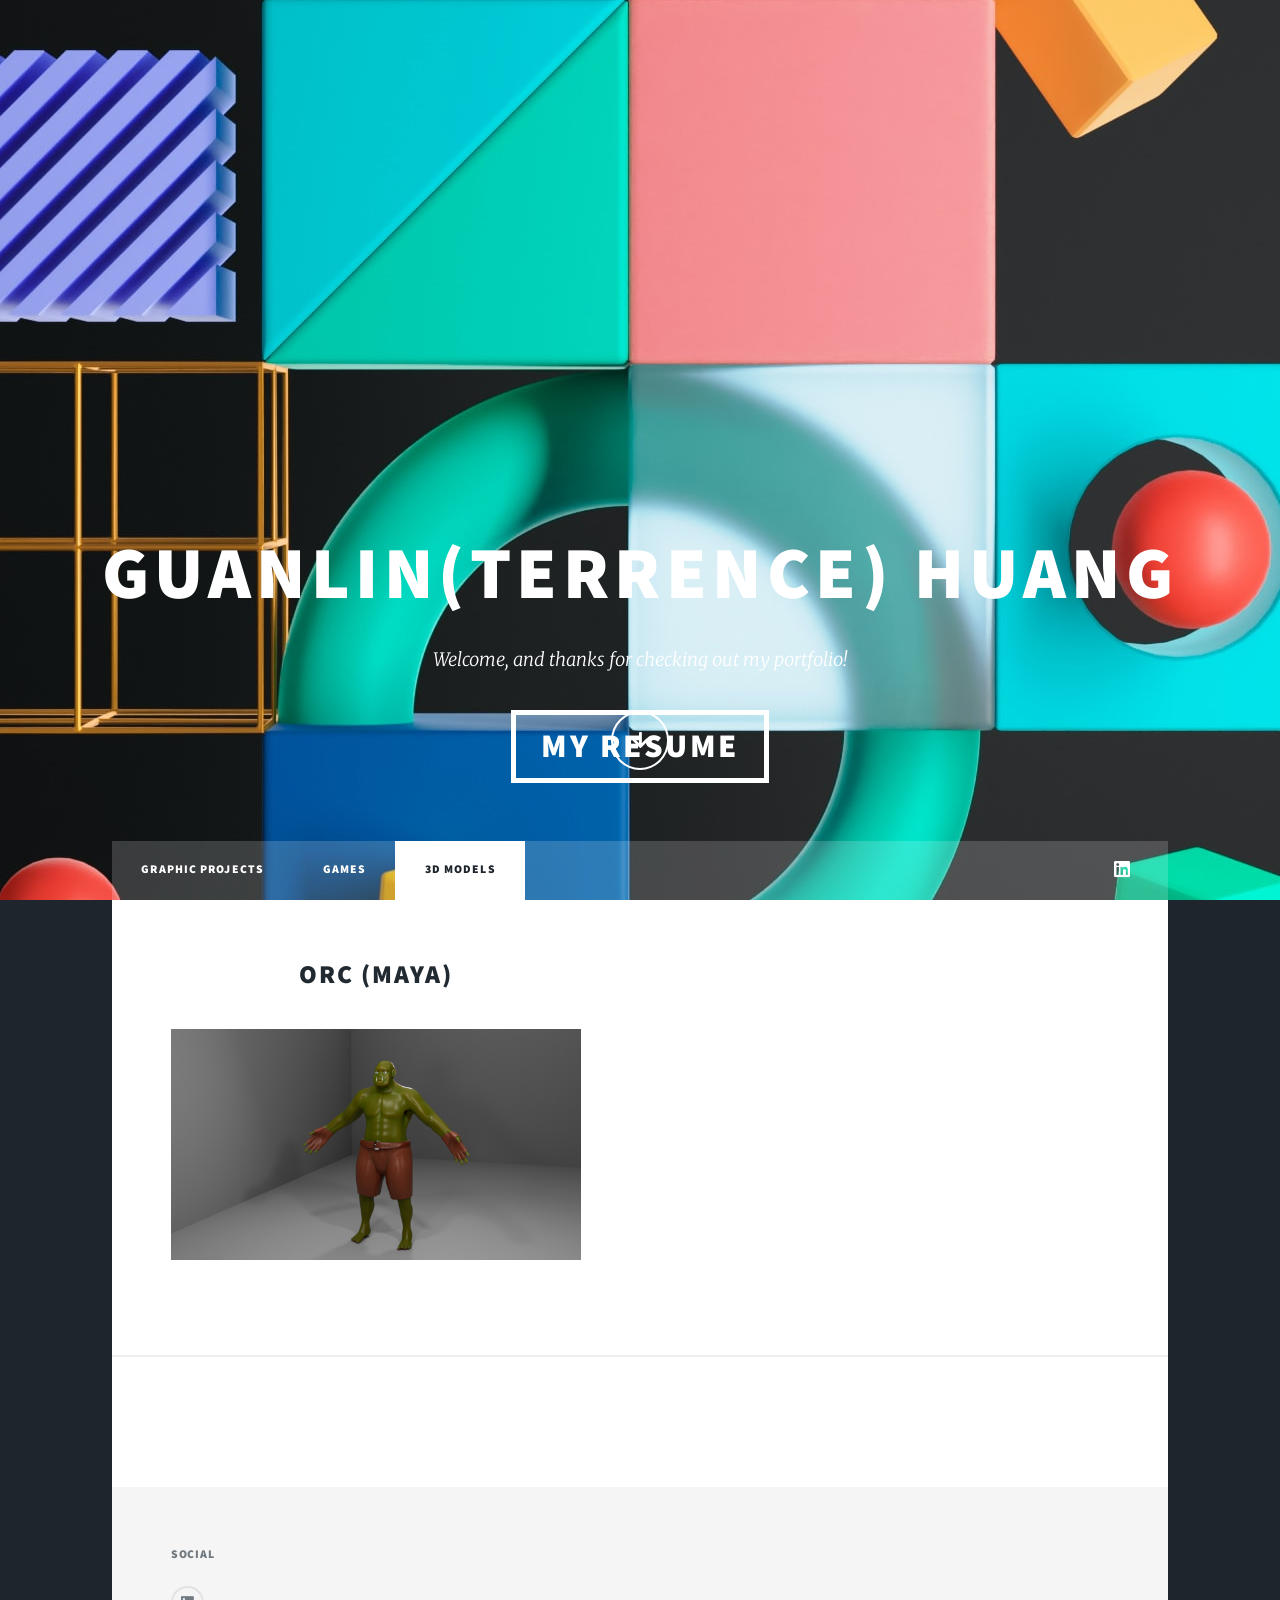
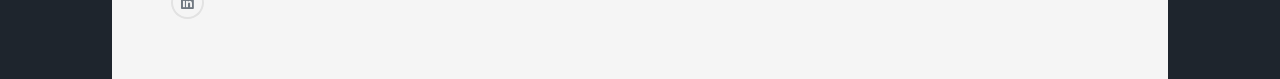
==== 3d.html @ d7a2e46e "added section" ====
<!DOCTYPE HTML>
<!--
	Massively by HTML5 UP
	html5up.net | @ajlkn
	Free for personal and commercial use under the CCA 3.0 license (html5up.net/license)
-->
<html>
<head>
	<title>Guanlin Huang's Portfolio</title>
	<meta charset="utf-8" />
	<meta name="viewport" content="width=device-width, initial-scale=1, user-scalable=no" />
	<link rel="stylesheet" href="assets/css/main.css" />
	<noscript><link rel="stylesheet" href="assets/css/noscript.css" /></noscript>
</head>
<body class="is-preload">

	<!-- Wrapper -->
	<div id="wrapper" class="fade-in">

		<!-- Intro -->
		<div id="intro">
			<h1>Guanlin(Terrence) Huang</h1>
			<p>Welcome, and thanks for checking out my portfolio! </p>
			<ul class="actions">
				<li><a href="#header" class="button icon solid solo fa-arrow-down scrolly">Continue</a></li>
			</ul>
		</div>

		<!-- Header -->
		<header id="header">
			<a href="https://drive.google.com/file/d/1dWCCwxZthklI0dDZsQJmaAGd_3ciP3iO/view?usp=sharing" class="logo">My Resume</a>
		</header>

		<!-- Nav -->
		<nav id="nav">
			<ul class="links">
				<li class><a href="index.html">Graphic Projects</a></li>
				<li class><a href="games.html">Games</a></li>
				<li class="active"><a href="#">3D Models</a></li>
			</ul>
			<ul class="icons">
				<li><a href="https://www.linkedin.com/in/guanlin-huang-4406668502/" class="icon brands fa-linkedin"><span class="label">Instagram</span></a></li>
				<!-- <li><a href="https://github.com/VirulentKid" class="icon brands fa-github"><span class="label">GitHub</span></a></li> -->
			</ul>
		</nav>

		<!-- Main -->
		<div id="main">

			<!-- Featured Post -->
			<!-- <article class="post featured">
				<header class="major">
					<span class="date">April 25, 2017</span>
					<h2><a href="#">And this is a<br />
					massive headline</a></h2>
					<p>Aenean ornare velit lacus varius enim ullamcorper proin aliquam<br />
					facilisis ante sed etiam magna interdum congue. Lorem ipsum dolor<br />
					amet nullam sed etiam veroeros.</p>
				</header>
				<a href="#" class="image main"><img src="images/pic01.jpg" alt="" /></a>
				<ul class="actions special">
					<li><a href="#" class="button large">Full Story</a></li>
				</ul>
			</article> -->
			<!-- Posts -->
			<section class="posts">
				
				<article>
					<header>
						<!-- <span class="date">April 22, 2017</span> -->
						<h2>Orc (Maya)</h2>
					</header>
					<a  class="image fit"><img src="images/Orc frontside.jpg" alt="" /></a>
<!---->					<p>
<!--						A 2D platformer puzzle game, with a mystical, supernatural ambience;
						the player has the ability to flip gravity, freeze objects, and use berries to lure the aggressive
						animals away in order to solve the puzzles.
						<br />
						(Won the best quality awards among 5 student game projects)-->
					</p>
<!--					<ul class="actions special">
						<li><a href="https://cwru-ecse390.itch.io/otherworldly-pines-fall-2020-team-2" class="button">Full Story</a></li>
					</ul>-->
				</article>
				<!-- <article>
					<header>
						<span class="date">April 18, 2017</span>
						<h2><a href="#">Ante mattis<br />
						interdum dolor</a></h2>
					</header>
					<a href="#" class="image fit"><img src="images/pic04.jpg" alt="" /></a>
					<p>Donec eget ex magna. Interdum et malesuada fames ac ante ipsum primis in faucibus. Pellentesque venenatis dolor imperdiet dolor mattis sagittis magna etiam.</p>
					<ul class="actions special">
						<li><a href="#" class="button">Full Story</a></li>
					</ul>
				</article> -->
				<!-- <article>
					<header>
						<span class="date">April 14, 2017</span>
						<h2><a href="#">Tempus sed<br />
						nulla imperdiet</a></h2>
					</header>
					<a href="#" class="image fit"><img src="images/pic05.jpg" alt="" /></a>
					<p>Donec eget ex magna. Interdum et malesuada fames ac ante ipsum primis in faucibus. Pellentesque venenatis dolor imperdiet dolor mattis sagittis magna etiam.</p>
					<ul class="actions special">
						<li><a href="#" class="button">Full Story</a></li>
					</ul>
				</article> -->
				<!-- <article>
					<header>
						<span class="date">April 11, 2017</span>
						<h2><a href="#">Odio magna<br />
						sed consectetur</a></h2>
					</header>
					<a href="#" class="image fit"><img src="images/pic06.jpg" alt="" /></a>
					<p>Donec eget ex magna. Interdum et malesuada fames ac ante ipsum primis in faucibus. Pellentesque venenatis dolor imperdiet dolor mattis sagittis magna etiam.</p>
					<ul class="actions special">
						<li><a href="#" class="button">Full Story</a></li>
					</ul>
				</article>
				<article>
					<header>
						<span class="date">April 7, 2017</span>
						<h2><a href="#">Augue lorem<br />
						primis vestibulum</a></h2>
					</header>
					<a href="#" class="image fit"><img src="images/pic07.jpg" alt="" /></a>
					<p>Donec eget ex magna. Interdum et malesuada fames ac ante ipsum primis in faucibus. Pellentesque venenatis dolor imperdiet dolor mattis sagittis magna etiam.</p>
					<ul class="actions special">
						<li><a href="#" class="button">Full Story</a></li>
					</ul>
				</article> -->
			</section>

			<!-- Footer -->
			<footer>
				<div class="pagination">
					<!--<a href="#" class="previous">Prev</a>-->
					<!-- <a href="#" class="page active">1</a>
					<a href="#" class="page">2</a>
					<a href="#" class="page">3</a>
					<span class="extra">&hellip;</span>
					<a href="#" class="page">8</a>
					<a href="#" class="page">9</a>
					<a href="#" class="page">10</a>
					<a href="#" class="next">Next</a> -->
				</div>
			</footer>

		</div>

		<!-- Footer -->
		<footer id="footer">
			<!-- <section>
				<form method="post" action="#">
					<div class="fields">
						<div class="field">
							<label for="name">Name</label>
							<input type="text" name="name" id="name" />
						</div>
						<div class="field">
							<label for="email">Email</label>
							<input type="text" name="email" id="email" />
						</div>
						<div class="field">
							<label for="message">Message</label>
							<textarea name="message" id="message" rows="3"></textarea>
						</div>
					</div>
					<ul class="actions">
						<li><input type="submit" value="Send Message" /></li>
					</ul>
				</form>
			</section>
			<section class="split contact">
				<section class="alt">
					<h3>Address</h3>
					<p>1234 Somewhere Road #87257<br />
					Nashville, TN 00000-0000</p>
				</section>
				<section>
					<h3>Phone</h3>
					<p><a href="#">(000) 000-0000</a></p>
				</section>
				<section>
					<h3>Email</h3>
					<p><a href="#">info@untitled.tld</a></p>
				</section> -->
			<section>
				<h3>Social</h3>
				<ul class="icons alt">
					<li><a href="https://www.linkedin.com/in/guanlin-huang-4406668502/" class="icon brands fa-linkedin"><span class="label">Instagram</span></a></li>
					<!-- <li><a href="https://github.com/VirulentKid" class="icon brands fa-github"><span class="label">GitHub</span></a></li> -->
				</ul>
			</section>
			</section>
		</footer>

		<!-- Copyright -->
		<!-- <div id="copyright">
			<ul><li>&copy; Untitled</li><li>Design: <a href="https://html5up.net">HTML5 UP</a></li></ul>
		</div> -->

	</div>

	<!-- Scripts -->
	<script src="assets/js/jquery.min.js"></script>
	<script src="assets/js/jquery.scrollex.min.js"></script>
	<script src="assets/js/jquery.scrolly.min.js"></script>
	<script src="assets/js/browser.min.js"></script>
	<script src="assets/js/breakpoints.min.js"></script>
	<script src="assets/js/util.js"></script>
	<script src="assets/js/main.js"></script>

</body>
</html>
---- assets/css/main.css ----
@import url(fontawesome-all.min.css);
@import url("https://fonts.googleapis.com/css?family=Merriweather:300,700,300italic,700italic|Source+Sans+Pro:900");

/*
	Massively by HTML5 UP
	html5up.net | @ajlkn
	Free for personal and commercial use under the CCA 3.0 license (html5up.net/license)
*/

html, body, div, span, applet, object,
iframe, h1, h2, h3, h4, h5, h6, p, blockquote,
pre, a, abbr, acronym, address, big, cite,
code, del, dfn, em, img, ins, kbd, q, s, samp,
small, strike, strong, sub, sup, tt, var, b,
u, i, center, dl, dt, dd, ol, ul, li, fieldset,
form, label, legend, table, caption, tbody,
tfoot, thead, tr, th, td, article, aside,
canvas, details, embed, figure, figcaption,
footer, header, hgroup, menu, nav, output, ruby,
section, summary, time, mark, audio, video {
	margin: 0;
	padding: 0;
	border: 0;
	font-size: 100%;
	font: inherit;
	vertical-align: baseline;}

article, aside, details, figcaption, figure,
footer, header, hgroup, menu, nav, section {
	display: block;}

body {
	line-height: 1;
}

ol, ul {
	list-style: none;
}

blockquote, q {
	quotes: none;
}

	blockquote:before, blockquote:after, q:before, q:after {
		content: '';
		content: none;
	}

table {
	border-collapse: collapse;
	border-spacing: 0;
}

body {
	-webkit-text-size-adjust: none;
}

mark {
	background-color: transparent;
	color: inherit;
}

input::-moz-focus-inner {
	border: 0;
	padding: 0;
}

input, select, textarea {
	-moz-appearance: none;
	-webkit-appearance: none;
	-ms-appearance: none;
	appearance: none;
}

/* Basic */

	@-ms-viewport {
		width: device-width;
	}

	body {
		-ms-overflow-style: scrollbar;
	}

	@media screen and (max-width: 480px) {

		html, body {
			min-width: 320px;
		}

	}

	html {
		box-sizing: border-box;
	}

	*, *:before, *:after {
		box-sizing: inherit;
	}

	body {
		background-color: #1e252d;
	}

		body.is-preload *, body.is-preload *:before, body.is-preload *:after {
			-moz-animation: none !important;
			-webkit-animation: none !important;
			-ms-animation: none !important;
			animation: none !important;
			-moz-transition: none !important;
			-webkit-transition: none !important;
			-ms-transition: none !important;
			transition: none !important;
		}

/* Type */

	html {
		font-size: 16pt;
	}

		@media screen and (max-width: 1680px) {

			html {
				font-size: 12pt;
			}

		}

		@media screen and (max-width: 1280px) {

			html {
				font-size: 11pt;
			}

		}

		@media screen and (max-width: 360px) {

			html {
				font-size: 10pt;
			}

		}

	body {
		color: #212931;
	}

	body, input, select, textarea {
		font-family: "Merriweather", Georgia, serif;
		font-weight: 300;
		font-size: 1rem;
		line-height: 2.375;
	}

	a {
		-moz-transition: color 0.2s ease-in-out, background-color 0.2s ease-in-out, border-color 0.2s ease-in-out, box-shadow 0.2s ease-in-out;
		-webkit-transition: color 0.2s ease-in-out, background-color 0.2s ease-in-out, border-color 0.2s ease-in-out, box-shadow 0.2s ease-in-out;
		-ms-transition: color 0.2s ease-in-out, background-color 0.2s ease-in-out, border-color 0.2s ease-in-out, box-shadow 0.2s ease-in-out;
		transition: color 0.2s ease-in-out, background-color 0.2s ease-in-out, border-color 0.2s ease-in-out, box-shadow 0.2s ease-in-out;
		border-bottom: dotted 1px;
		text-decoration: none;
	}

		a:hover {
			border-bottom-color: transparent;
		}

	strong, b {
		font-weight: 600;
	}

	em, i {
		font-style: italic;
	}

	p {
		text-align: justify;
		margin: 0 0 2rem 0;
	}

	h1, h2, h3, h4, h5, h6 {
		font-family: "Source Sans Pro", Helvetica, sans-serif;
		font-weight: 900;
		line-height: 1.5;
		letter-spacing: 0.075em;
		text-transform: uppercase;
		margin: 0 0 1rem 0;
	}

		h1 a, h2 a, h3 a, h4 a, h5 a, h6 a {
			border-bottom: 0;
			color: inherit;
			text-decoration: none;
		}

	h1 {
		font-size: 4rem;
		line-height: 1.1;
		margin: 0 0 2rem 0;
	}

	h2 {
		font-size: 1.75rem;
		line-height: 1.3;
		margin: 0 0 1.5rem 0;
	}

	h3 {
		font-size: 1.25rem;
		margin: 0 0 1.5rem 0;
	}

	h4 {
		font-size: 1rem;
	}

	h5 {
		font-size: 0.9rem;
	}

	h6 {
		font-size: 0.8rem;
	}

	sub {
		font-size: 0.8rem;
		position: relative;
		top: 0.5rem;
	}

	sup {
		font-size: 0.8rem;
		position: relative;
		top: -0.5rem;
	}

	blockquote {
		border-left: solid 4px;
		font-style: italic;
		margin: 0 0 2rem 0;
		padding: 0.5rem 0 0.5rem 2rem;
	}

	code {
		border: solid 2px;
		font-family: "Courier New", monospace;
		font-size: 0.9rem;
		margin: 0 0.25rem;
		padding: 0.25rem 0.65rem;
	}

	pre {
		-webkit-overflow-scrolling: touch;
		font-family: "Courier New", monospace;
		font-size: 0.9rem;
		margin: 0 0 2rem 0;
	}

		pre code {
			display: block;
			line-height: 1.75;
			padding: 1rem 1.5rem;
			overflow-x: auto;
		}

	hr {
		border: 0;
		border-bottom: solid 2px;
		margin: 3rem 0;
	}

		hr.major {
			margin: 5rem 0;
		}

	.align-left {
		text-align: left;
	}

	.align-center {
		text-align: center;
	}

	.align-right {
		text-align: right;
	}

	input, select, textarea {
		color: #212931;
	}

	a {
		color: #212931;
		border-bottom-color: rgba(33, 41, 49, 0.5);
	}

		a:hover {
			border-bottom-color: transparent;
			color: #18bfef !important;
		}

	strong, b {
		color: #212931;
	}

	h1, h2, h3, h4, h5, h6 {
		color: #212931;
	}

	blockquote {
		border-left-color: #eeeeee;
	}

	code {
		background: rgba(220, 220, 220, 0.25);
		border-color: #eeeeee;
	}

	hr {
		border-bottom-color: #eeeeee;
	}

/* Row */

	.row {
		display: flex;
		flex-wrap: wrap;
		box-sizing: border-box;
		align-items: stretch;
	}

		.row > * {
			box-sizing: border-box;
		}

		.row.gtr-uniform > * > :last-child {
			margin-bottom: 0;
		}

		.row.aln-left {
			justify-content: flex-start;
		}

		.row.aln-center {
			justify-content: center;
		}

		.row.aln-right {
			justify-content: flex-end;
		}

		.row.aln-top {
			align-items: flex-start;
		}

		.row.aln-middle {
			align-items: center;
		}

		.row.aln-bottom {
			align-items: flex-end;
		}

		.row > .imp {
			order: -1;
		}

		.row > .col-1 {
			width: 8.33333%;
		}

		.row > .off-1 {
			margin-left: 8.33333%;
		}

		.row > .col-2 {
			width: 16.66667%;
		}

		.row > .off-2 {
			margin-left: 16.66667%;
		}

		.row > .col-3 {
			width: 25%;
		}

		.row > .off-3 {
			margin-left: 25%;
		}

		.row > .col-4 {
			width: 33.33333%;
		}

		.row > .off-4 {
			margin-left: 33.33333%;
		}

		.row > .col-5 {
			width: 41.66667%;
		}

		.row > .off-5 {
			margin-left: 41.66667%;
		}

		.row > .col-6 {
			width: 50%;
		}

		.row > .off-6 {
			margin-left: 50%;
		}

		.row > .col-7 {
			width: 58.33333%;
		}

		.row > .off-7 {
			margin-left: 58.33333%;
		}

		.row > .col-8 {
			width: 66.66667%;
		}

		.row > .off-8 {
			margin-left: 66.66667%;
		}

		.row > .col-9 {
			width: 75%;
		}

		.row > .off-9 {
			margin-left: 75%;
		}

		.row > .col-10 {
			width: 83.33333%;
		}

		.row > .off-10 {
			margin-left: 83.33333%;
		}

		.row > .col-11 {
			width: 91.66667%;
		}

		.row > .off-11 {
			margin-left: 91.66667%;
		}

		.row > .col-12 {
			width: 100%;
		}

		.row > .off-12 {
			margin-left: 100%;
		}

		.row.gtr-0 {
			margin-top: 0;
			margin-left: 0rem;
		}

			.row.gtr-0 > * {
				padding: 0 0 0 0rem;
			}

			.row.gtr-0.gtr-uniform {
				margin-top: 0rem;
			}

				.row.gtr-0.gtr-uniform > * {
					padding-top: 0rem;
				}

		.row.gtr-25 {
			margin-top: 0;
			margin-left: -0.375rem;
		}

			.row.gtr-25 > * {
				padding: 0 0 0 0.375rem;
			}

			.row.gtr-25.gtr-uniform {
				margin-top: -0.375rem;
			}

				.row.gtr-25.gtr-uniform > * {
					padding-top: 0.375rem;
				}

		.row.gtr-50 {
			margin-top: 0;
			margin-left: -0.75rem;
		}

			.row.gtr-50 > * {
				padding: 0 0 0 0.75rem;
			}

			.row.gtr-50.gtr-uniform {
				margin-top: -0.75rem;
			}

				.row.gtr-50.gtr-uniform > * {
					padding-top: 0.75rem;
				}

		.row {
			margin-top: 0;
			margin-left: -1.5rem;
		}

			.row > * {
				padding: 0 0 0 1.5rem;
			}

			.row.gtr-uniform {
				margin-top: -1.5rem;
			}

				.row.gtr-uniform > * {
					padding-top: 1.5rem;
				}

		.row.gtr-150 {
			margin-top: 0;
			margin-left: -2.25rem;
		}

			.row.gtr-150 > * {
				padding: 0 0 0 2.25rem;
			}

			.row.gtr-150.gtr-uniform {
				margin-top: -2.25rem;
			}

				.row.gtr-150.gtr-uniform > * {
					padding-top: 2.25rem;
				}

		.row.gtr-200 {
			margin-top: 0;
			margin-left: -3rem;
		}

			.row.gtr-200 > * {
				padding: 0 0 0 3rem;
			}

			.row.gtr-200.gtr-uniform {
				margin-top: -3rem;
			}

				.row.gtr-200.gtr-uniform > * {
					padding-top: 3rem;
				}

		@media screen and (max-width: 1680px) {

			.row {
				display: flex;
				flex-wrap: wrap;
				box-sizing: border-box;
				align-items: stretch;
			}

				.row > * {
					box-sizing: border-box;
				}

				.row.gtr-uniform > * > :last-child {
					margin-bottom: 0;
				}

				.row.aln-left {
					justify-content: flex-start;
				}

				.row.aln-center {
					justify-content: center;
				}

				.row.aln-right {
					justify-content: flex-end;
				}

				.row.aln-top {
					align-items: flex-start;
				}

				.row.aln-middle {
					align-items: center;
				}

				.row.aln-bottom {
					align-items: flex-end;
				}

				.row > .imp-xlarge {
					order: -1;
				}

				.row > .col-1-xlarge {
					width: 8.33333%;
				}

				.row > .off-1-xlarge {
					margin-left: 8.33333%;
				}

				.row > .col-2-xlarge {
					width: 16.66667%;
				}

				.row > .off-2-xlarge {
					margin-left: 16.66667%;
				}

				.row > .col-3-xlarge {
					width: 25%;
				}

				.row > .off-3-xlarge {
					margin-left: 25%;
				}

				.row > .col-4-xlarge {
					width: 33.33333%;
				}

				.row > .off-4-xlarge {
					margin-left: 33.33333%;
				}

				.row > .col-5-xlarge {
					width: 41.66667%;
				}

				.row > .off-5-xlarge {
					margin-left: 41.66667%;
				}

				.row > .col-6-xlarge {
					width: 50%;
				}

				.row > .off-6-xlarge {
					margin-left: 50%;
				}

				.row > .col-7-xlarge {
					width: 58.33333%;
				}

				.row > .off-7-xlarge {
					margin-left: 58.33333%;
				}

				.row > .col-8-xlarge {
					width: 66.66667%;
				}

				.row > .off-8-xlarge {
					margin-left: 66.66667%;
				}

				.row > .col-9-xlarge {
					width: 75%;
				}

				.row > .off-9-xlarge {
					margin-left: 75%;
				}

				.row > .col-10-xlarge {
					width: 83.33333%;
				}

				.row > .off-10-xlarge {
					margin-left: 83.33333%;
				}

				.row > .col-11-xlarge {
					width: 91.66667%;
				}

				.row > .off-11-xlarge {
					margin-left: 91.66667%;
				}

				.row > .col-12-xlarge {
					width: 100%;
				}

				.row > .off-12-xlarge {
					margin-left: 100%;
				}

				.row.gtr-0 {
					margin-top: 0;
					margin-left: 0rem;
				}

					.row.gtr-0 > * {
						padding: 0 0 0 0rem;
					}

					.row.gtr-0.gtr-uniform {
						margin-top: 0rem;
					}

						.row.gtr-0.gtr-uniform > * {
							padding-top: 0rem;
						}

				.row.gtr-25 {
					margin-top: 0;
					margin-left: -0.375rem;
				}

					.row.gtr-25 > * {
						padding: 0 0 0 0.375rem;
					}

					.row.gtr-25.gtr-uniform {
						margin-top: -0.375rem;
					}

						.row.gtr-25.gtr-uniform > * {
							padding-top: 0.375rem;
						}

				.row.gtr-50 {
					margin-top: 0;
					margin-left: -0.75rem;
				}

					.row.gtr-50 > * {
						padding: 0 0 0 0.75rem;
					}

					.row.gtr-50.gtr-uniform {
						margin-top: -0.75rem;
					}

						.row.gtr-50.gtr-uniform > * {
							padding-top: 0.75rem;
						}

				.row {
					margin-top: 0;
					margin-left: -1.5rem;
				}

					.row > * {
						padding: 0 0 0 1.5rem;
					}

					.row.gtr-uniform {
						margin-top: -1.5rem;
					}

						.row.gtr-uniform > * {
							padding-top: 1.5rem;
						}

				.row.gtr-150 {
					margin-top: 0;
					margin-left: -2.25rem;
				}

					.row.gtr-150 > * {
						padding: 0 0 0 2.25rem;
					}

					.row.gtr-150.gtr-uniform {
						margin-top: -2.25rem;
					}

						.row.gtr-150.gtr-uniform > * {
							padding-top: 2.25rem;
						}

				.row.gtr-200 {
					margin-top: 0;
					margin-left: -3rem;
				}

					.row.gtr-200 > * {
						padding: 0 0 0 3rem;
					}

					.row.gtr-200.gtr-uniform {
						margin-top: -3rem;
					}

						.row.gtr-200.gtr-uniform > * {
							padding-top: 3rem;
						}

		}

		@media screen and (max-width: 1280px) {

			.row {
				display: flex;
				flex-wrap: wrap;
				box-sizing: border-box;
				align-items: stretch;
			}

				.row > * {
					box-sizing: border-box;
				}

				.row.gtr-uniform > * > :last-child {
					margin-bottom: 0;
				}

				.row.aln-left {
					justify-content: flex-start;
				}

				.row.aln-center {
					justify-content: center;
				}

				.row.aln-right {
					justify-content: flex-end;
				}

				.row.aln-top {
					align-items: flex-start;
				}

				.row.aln-middle {
					align-items: center;
				}

				.row.aln-bottom {
					align-items: flex-end;
				}

				.row > .imp-large {
					order: -1;
				}

				.row > .col-1-large {
					width: 8.33333%;
				}

				.row > .off-1-large {
					margin-left: 8.33333%;
				}

				.row > .col-2-large {
					width: 16.66667%;
				}

				.row > .off-2-large {
					margin-left: 16.66667%;
				}

				.row > .col-3-large {
					width: 25%;
				}

				.row > .off-3-large {
					margin-left: 25%;
				}

				.row > .col-4-large {
					width: 33.33333%;
				}

				.row > .off-4-large {
					margin-left: 33.33333%;
				}

				.row > .col-5-large {
					width: 41.66667%;
				}

				.row > .off-5-large {
					margin-left: 41.66667%;
				}

				.row > .col-6-large {
					width: 50%;
				}

				.row > .off-6-large {
					margin-left: 50%;
				}

				.row > .col-7-large {
					width: 58.33333%;
				}

				.row > .off-7-large {
					margin-left: 58.33333%;
				}

				.row > .col-8-large {
					width: 66.66667%;
				}

				.row > .off-8-large {
					margin-left: 66.66667%;
				}

				.row > .col-9-large {
					width: 75%;
				}

				.row > .off-9-large {
					margin-left: 75%;
				}

				.row > .col-10-large {
					width: 83.33333%;
				}

				.row > .off-10-large {
					margin-left: 83.33333%;
				}

				.row > .col-11-large {
					width: 91.66667%;
				}

				.row > .off-11-large {
					margin-left: 91.66667%;
				}

				.row > .col-12-large {
					width: 100%;
				}

				.row > .off-12-large {
					margin-left: 100%;
				}

				.row.gtr-0 {
					margin-top: 0;
					margin-left: 0rem;
				}

					.row.gtr-0 > * {
						padding: 0 0 0 0rem;
					}

					.row.gtr-0.gtr-uniform {
						margin-top: 0rem;
					}

						.row.gtr-0.gtr-uniform > * {
							padding-top: 0rem;
						}

				.row.gtr-25 {
					margin-top: 0;
					margin-left: -0.375rem;
				}

					.row.gtr-25 > * {
						padding: 0 0 0 0.375rem;
					}

					.row.gtr-25.gtr-uniform {
						margin-top: -0.375rem;
					}

						.row.gtr-25.gtr-uniform > * {
							padding-top: 0.375rem;
						}

				.row.gtr-50 {
					margin-top: 0;
					margin-left: -0.75rem;
				}

					.row.gtr-50 > * {
						padding: 0 0 0 0.75rem;
					}

					.row.gtr-50.gtr-uniform {
						margin-top: -0.75rem;
					}

						.row.gtr-50.gtr-uniform > * {
							padding-top: 0.75rem;
						}

				.row {
					margin-top: 0;
					margin-left: -1.5rem;
				}

					.row > * {
						padding: 0 0 0 1.5rem;
					}

					.row.gtr-uniform {
						margin-top: -1.5rem;
					}

						.row.gtr-uniform > * {
							padding-top: 1.5rem;
						}

				.row.gtr-150 {
					margin-top: 0;
					margin-left: -2.25rem;
				}

					.row.gtr-150 > * {
						padding: 0 0 0 2.25rem;
					}

					.row.gtr-150.gtr-uniform {
						margin-top: -2.25rem;
					}

						.row.gtr-150.gtr-uniform > * {
							padding-top: 2.25rem;
						}

				.row.gtr-200 {
					margin-top: 0;
					margin-left: -3rem;
				}

					.row.gtr-200 > * {
						padding: 0 0 0 3rem;
					}

					.row.gtr-200.gtr-uniform {
						margin-top: -3rem;
					}

						.row.gtr-200.gtr-uniform > * {
							padding-top: 3rem;
						}

		}

		@media screen and (max-width: 980px) {

			.row {
				display: flex;
				flex-wrap: wrap;
				box-sizing: border-box;
				align-items: stretch;
			}

				.row > * {
					box-sizing: border-box;
				}

				.row.gtr-uniform > * > :last-child {
					margin-bottom: 0;
				}

				.row.aln-left {
					justify-content: flex-start;
				}

				.row.aln-center {
					justify-content: center;
				}

				.row.aln-right {
					justify-content: flex-end;
				}

				.row.aln-top {
					align-items: flex-start;
				}

				.row.aln-middle {
					align-items: center;
				}

				.row.aln-bottom {
					align-items: flex-end;
				}

				.row > .imp-medium {
					order: -1;
				}

				.row > .col-1-medium {
					width: 8.33333%;
				}

				.row > .off-1-medium {
					margin-left: 8.33333%;
				}

				.row > .col-2-medium {
					width: 16.66667%;
				}

				.row > .off-2-medium {
					margin-left: 16.66667%;
				}

				.row > .col-3-medium {
					width: 25%;
				}

				.row > .off-3-medium {
					margin-left: 25%;
				}

				.row > .col-4-medium {
					width: 33.33333%;
				}

				.row > .off-4-medium {
					margin-left: 33.33333%;
				}

				.row > .col-5-medium {
					width: 41.66667%;
				}

				.row > .off-5-medium {
					margin-left: 41.66667%;
				}

				.row > .col-6-medium {
					width: 50%;
				}

				.row > .off-6-medium {
					margin-left: 50%;
				}

				.row > .col-7-medium {
					width: 58.33333%;
				}

				.row > .off-7-medium {
					margin-left: 58.33333%;
				}

				.row > .col-8-medium {
					width: 66.66667%;
				}

				.row > .off-8-medium {
					margin-left: 66.66667%;
				}

				.row > .col-9-medium {
					width: 75%;
				}

				.row > .off-9-medium {
					margin-left: 75%;
				}

				.row > .col-10-medium {
					width: 83.33333%;
				}

				.row > .off-10-medium {
					margin-left: 83.33333%;
				}

				.row > .col-11-medium {
					width: 91.66667%;
				}

				.row > .off-11-medium {
					margin-left: 91.66667%;
				}

				.row > .col-12-medium {
					width: 100%;
				}

				.row > .off-12-medium {
					margin-left: 100%;
				}

				.row.gtr-0 {
					margin-top: 0;
					margin-left: 0rem;
				}

					.row.gtr-0 > * {
						padding: 0 0 0 0rem;
					}

					.row.gtr-0.gtr-uniform {
						margin-top: 0rem;
					}

						.row.gtr-0.gtr-uniform > * {
							padding-top: 0rem;
						}

				.row.gtr-25 {
					margin-top: 0;
					margin-left: -0.375rem;
				}

					.row.gtr-25 > * {
						padding: 0 0 0 0.375rem;
					}

					.row.gtr-25.gtr-uniform {
						margin-top: -0.375rem;
					}

						.row.gtr-25.gtr-uniform > * {
							padding-top: 0.375rem;
						}

				.row.gtr-50 {
					margin-top: 0;
					margin-left: -0.75rem;
				}

					.row.gtr-50 > * {
						padding: 0 0 0 0.75rem;
					}

					.row.gtr-50.gtr-uniform {
						margin-top: -0.75rem;
					}

						.row.gtr-50.gtr-uniform > * {
							padding-top: 0.75rem;
						}

				.row {
					margin-top: 0;
					margin-left: -1.5rem;
				}

					.row > * {
						padding: 0 0 0 1.5rem;
					}

					.row.gtr-uniform {
						margin-top: -1.5rem;
					}

						.row.gtr-uniform > * {
							padding-top: 1.5rem;
						}

				.row.gtr-150 {
					margin-top: 0;
					margin-left: -2.25rem;
				}

					.row.gtr-150 > * {
						padding: 0 0 0 2.25rem;
					}

					.row.gtr-150.gtr-uniform {
						margin-top: -2.25rem;
					}

						.row.gtr-150.gtr-uniform > * {
							padding-top: 2.25rem;
						}

				.row.gtr-200 {
					margin-top: 0;
					margin-left: -3rem;
				}

					.row.gtr-200 > * {
						padding: 0 0 0 3rem;
					}

					.row.gtr-200.gtr-uniform {
						margin-top: -3rem;
					}

						.row.gtr-200.gtr-uniform > * {
							padding-top: 3rem;
						}

		}

		@media screen and (max-width: 736px) {

			.row {
				display: flex;
				flex-wrap: wrap;
				box-sizing: border-box;
				align-items: stretch;
			}

				.row > * {
					box-sizing: border-box;
				}

				.row.gtr-uniform > * > :last-child {
					margin-bottom: 0;
				}

				.row.aln-left {
					justify-content: flex-start;
				}

				.row.aln-center {
					justify-content: center;
				}

				.row.aln-right {
					justify-content: flex-end;
				}

				.row.aln-top {
					align-items: flex-start;
				}

				.row.aln-middle {
					align-items: center;
				}

				.row.aln-bottom {
					align-items: flex-end;
				}

				.row > .imp-small {
					order: -1;
				}

				.row > .col-1-small {
					width: 8.33333%;
				}

				.row > .off-1-small {
					margin-left: 8.33333%;
				}

				.row > .col-2-small {
					width: 16.66667%;
				}

				.row > .off-2-small {
					margin-left: 16.66667%;
				}

				.row > .col-3-small {
					width: 25%;
				}

				.row > .off-3-small {
					margin-left: 25%;
				}

				.row > .col-4-small {
					width: 33.33333%;
				}

				.row > .off-4-small {
					margin-left: 33.33333%;
				}

				.row > .col-5-small {
					width: 41.66667%;
				}

				.row > .off-5-small {
					margin-left: 41.66667%;
				}

				.row > .col-6-small {
					width: 50%;
				}

				.row > .off-6-small {
					margin-left: 50%;
				}

				.row > .col-7-small {
					width: 58.33333%;
				}

				.row > .off-7-small {
					margin-left: 58.33333%;
				}

				.row > .col-8-small {
					width: 66.66667%;
				}

				.row > .off-8-small {
					margin-left: 66.66667%;
				}

				.row > .col-9-small {
					width: 75%;
				}

				.row > .off-9-small {
					margin-left: 75%;
				}

				.row > .col-10-small {
					width: 83.33333%;
				}

				.row > .off-10-small {
					margin-left: 83.33333%;
				}

				.row > .col-11-small {
					width: 91.66667%;
				}

				.row > .off-11-small {
					margin-left: 91.66667%;
				}

				.row > .col-12-small {
					width: 100%;
				}

				.row > .off-12-small {
					margin-left: 100%;
				}

				.row.gtr-0 {
					margin-top: 0;
					margin-left: 0rem;
				}

					.row.gtr-0 > * {
						padding: 0 0 0 0rem;
					}

					.row.gtr-0.gtr-uniform {
						margin-top: 0rem;
					}

						.row.gtr-0.gtr-uniform > * {
							padding-top: 0rem;
						}

				.row.gtr-25 {
					margin-top: 0;
					margin-left: -0.375rem;
				}

					.row.gtr-25 > * {
						padding: 0 0 0 0.375rem;
					}

					.row.gtr-25.gtr-uniform {
						margin-top: -0.375rem;
					}

						.row.gtr-25.gtr-uniform > * {
							padding-top: 0.375rem;
						}

				.row.gtr-50 {
					margin-top: 0;
					margin-left: -0.75rem;
				}

					.row.gtr-50 > * {
						padding: 0 0 0 0.75rem;
					}

					.row.gtr-50.gtr-uniform {
						margin-top: -0.75rem;
					}

						.row.gtr-50.gtr-uniform > * {
							padding-top: 0.75rem;
						}

				.row {
					margin-top: 0;
					margin-left: -1.5rem;
				}

					.row > * {
						padding: 0 0 0 1.5rem;
					}

					.row.gtr-uniform {
						margin-top: -1.5rem;
					}

						.row.gtr-uniform > * {
							padding-top: 1.5rem;
						}

				.row.gtr-150 {
					margin-top: 0;
					margin-left: -2.25rem;
				}

					.row.gtr-150 > * {
						padding: 0 0 0 2.25rem;
					}

					.row.gtr-150.gtr-uniform {
						margin-top: -2.25rem;
					}

						.row.gtr-150.gtr-uniform > * {
							padding-top: 2.25rem;
						}

				.row.gtr-200 {
					margin-top: 0;
					margin-left: -3rem;
				}

					.row.gtr-200 > * {
						padding: 0 0 0 3rem;
					}

					.row.gtr-200.gtr-uniform {
						margin-top: -3rem;
					}

						.row.gtr-200.gtr-uniform > * {
							padding-top: 3rem;
						}

		}

		@media screen and (max-width: 480px) {

			.row {
				display: flex;
				flex-wrap: wrap;
				box-sizing: border-box;
				align-items: stretch;
			}

				.row > * {
					box-sizing: border-box;
				}

				.row.gtr-uniform > * > :last-child {
					margin-bottom: 0;
				}

				.row.aln-left {
					justify-content: flex-start;
				}

				.row.aln-center {
					justify-content: center;
				}

				.row.aln-right {
					justify-content: flex-end;
				}

				.row.aln-top {
					align-items: flex-start;
				}

				.row.aln-middle {
					align-items: center;
				}

				.row.aln-bottom {
					align-items: flex-end;
				}

				.row > .imp-xsmall {
					order: -1;
				}

				.row > .col-1-xsmall {
					width: 8.33333%;
				}

				.row > .off-1-xsmall {
					margin-left: 8.33333%;
				}

				.row > .col-2-xsmall {
					width: 16.66667%;
				}

				.row > .off-2-xsmall {
					margin-left: 16.66667%;
				}

				.row > .col-3-xsmall {
					width: 25%;
				}

				.row > .off-3-xsmall {
					margin-left: 25%;
				}

				.row > .col-4-xsmall {
					width: 33.33333%;
				}

				.row > .off-4-xsmall {
					margin-left: 33.33333%;
				}

				.row > .col-5-xsmall {
					width: 41.66667%;
				}

				.row > .off-5-xsmall {
					margin-left: 41.66667%;
				}

				.row > .col-6-xsmall {
					width: 50%;
				}

				.row > .off-6-xsmall {
					margin-left: 50%;
				}

				.row > .col-7-xsmall {
					width: 58.33333%;
				}

				.row > .off-7-xsmall {
					margin-left: 58.33333%;
				}

				.row > .col-8-xsmall {
					width: 66.66667%;
				}

				.row > .off-8-xsmall {
					margin-left: 66.66667%;
				}

				.row > .col-9-xsmall {
					width: 75%;
				}

				.row > .off-9-xsmall {
					margin-left: 75%;
				}

				.row > .col-10-xsmall {
					width: 83.33333%;
				}

				.row > .off-10-xsmall {
					margin-left: 83.33333%;
				}

				.row > .col-11-xsmall {
					width: 91.66667%;
				}

				.row > .off-11-xsmall {
					margin-left: 91.66667%;
				}

				.row > .col-12-xsmall {
					width: 100%;
				}

				.row > .off-12-xsmall {
					margin-left: 100%;
				}

				.row.gtr-0 {
					margin-top: 0;
					margin-left: 0rem;
				}

					.row.gtr-0 > * {
						padding: 0 0 0 0rem;
					}

					.row.gtr-0.gtr-uniform {
						margin-top: 0rem;
					}

						.row.gtr-0.gtr-uniform > * {
							padding-top: 0rem;
						}

				.row.gtr-25 {
					margin-top: 0;
					margin-left: -0.375rem;
				}

					.row.gtr-25 > * {
						padding: 0 0 0 0.375rem;
					}

					.row.gtr-25.gtr-uniform {
						margin-top: -0.375rem;
					}

						.row.gtr-25.gtr-uniform > * {
							padding-top: 0.375rem;
						}

				.row.gtr-50 {
					margin-top: 0;
					margin-left: -0.75rem;
				}

					.row.gtr-50 > * {
						padding: 0 0 0 0.75rem;
					}

					.row.gtr-50.gtr-uniform {
						margin-top: -0.75rem;
					}

						.row.gtr-50.gtr-uniform > * {
							padding-top: 0.75rem;
						}

				.row {
					margin-top: 0;
					margin-left: -1.5rem;
				}

					.row > * {
						padding: 0 0 0 1.5rem;
					}

					.row.gtr-uniform {
						margin-top: -1.5rem;
					}

						.row.gtr-uniform > * {
							padding-top: 1.5rem;
						}

				.row.gtr-150 {
					margin-top: 0;
					margin-left: -2.25rem;
				}

					.row.gtr-150 > * {
						padding: 0 0 0 2.25rem;
					}

					.row.gtr-150.gtr-uniform {
						margin-top: -2.25rem;
					}

						.row.gtr-150.gtr-uniform > * {
							padding-top: 2.25rem;
						}

				.row.gtr-200 {
					margin-top: 0;
					margin-left: -3rem;
				}

					.row.gtr-200 > * {
						padding: 0 0 0 3rem;
					}

					.row.gtr-200.gtr-uniform {
						margin-top: -3rem;
					}

						.row.gtr-200.gtr-uniform > * {
							padding-top: 3rem;
						}

		}

		@media screen and (max-width: 360px) {

			.row {
				display: flex;
				flex-wrap: wrap;
				box-sizing: border-box;
				align-items: stretch;
			}

				.row > * {
					box-sizing: border-box;
				}

				.row.gtr-uniform > * > :last-child {
					margin-bottom: 0;
				}

				.row.aln-left {
					justify-content: flex-start;
				}

				.row.aln-center {
					justify-content: center;
				}

				.row.aln-right {
					justify-content: flex-end;
				}

				.row.aln-top {
					align-items: flex-start;
				}

				.row.aln-middle {
					align-items: center;
				}

				.row.aln-bottom {
					align-items: flex-end;
				}

				.row > .imp-xxsmall {
					order: -1;
				}

				.row > .col-1-xxsmall {
					width: 8.33333%;
				}

				.row > .off-1-xxsmall {
					margin-left: 8.33333%;
				}

				.row > .col-2-xxsmall {
					width: 16.66667%;
				}

				.row > .off-2-xxsmall {
					margin-left: 16.66667%;
				}

				.row > .col-3-xxsmall {
					width: 25%;
				}

				.row > .off-3-xxsmall {
					margin-left: 25%;
				}

				.row > .col-4-xxsmall {
					width: 33.33333%;
				}

				.row > .off-4-xxsmall {
					margin-left: 33.33333%;
				}

				.row > .col-5-xxsmall {
					width: 41.66667%;
				}

				.row > .off-5-xxsmall {
					margin-left: 41.66667%;
				}

				.row > .col-6-xxsmall {
					width: 50%;
				}

				.row > .off-6-xxsmall {
					margin-left: 50%;
				}

				.row > .col-7-xxsmall {
					width: 58.33333%;
				}

				.row > .off-7-xxsmall {
					margin-left: 58.33333%;
				}

				.row > .col-8-xxsmall {
					width: 66.66667%;
				}

				.row > .off-8-xxsmall {
					margin-left: 66.66667%;
				}

				.row > .col-9-xxsmall {
					width: 75%;
				}

				.row > .off-9-xxsmall {
					margin-left: 75%;
				}

				.row > .col-10-xxsmall {
					width: 83.33333%;
				}

				.row > .off-10-xxsmall {
					margin-left: 83.33333%;
				}

				.row > .col-11-xxsmall {
					width: 91.66667%;
				}

				.row > .off-11-xxsmall {
					margin-left: 91.66667%;
				}

				.row > .col-12-xxsmall {
					width: 100%;
				}

				.row > .off-12-xxsmall {
					margin-left: 100%;
				}

				.row.gtr-0 {
					margin-top: 0;
					margin-left: 0rem;
				}

					.row.gtr-0 > * {
						padding: 0 0 0 0rem;
					}

					.row.gtr-0.gtr-uniform {
						margin-top: 0rem;
					}

						.row.gtr-0.gtr-uniform > * {
							padding-top: 0rem;
						}

				.row.gtr-25 {
					margin-top: 0;
					margin-left: -0.375rem;
				}

					.row.gtr-25 > * {
						padding: 0 0 0 0.375rem;
					}

					.row.gtr-25.gtr-uniform {
						margin-top: -0.375rem;
					}

						.row.gtr-25.gtr-uniform > * {
							padding-top: 0.375rem;
						}

				.row.gtr-50 {
					margin-top: 0;
					margin-left: -0.75rem;
				}

					.row.gtr-50 > * {
						padding: 0 0 0 0.75rem;
					}

					.row.gtr-50.gtr-uniform {
						margin-top: -0.75rem;
					}

						.row.gtr-50.gtr-uniform > * {
							padding-top: 0.75rem;
						}

				.row {
					margin-top: 0;
					margin-left: -1.5rem;
				}

					.row > * {
						padding: 0 0 0 1.5rem;
					}

					.row.gtr-uniform {
						margin-top: -1.5rem;
					}

						.row.gtr-uniform > * {
							padding-top: 1.5rem;
						}

				.row.gtr-150 {
					margin-top: 0;
					margin-left: -2.25rem;
				}

					.row.gtr-150 > * {
						padding: 0 0 0 2.25rem;
					}

					.row.gtr-150.gtr-uniform {
						margin-top: -2.25rem;
					}

						.row.gtr-150.gtr-uniform > * {
							padding-top: 2.25rem;
						}

				.row.gtr-200 {
					margin-top: 0;
					margin-left: -3rem;
				}

					.row.gtr-200 > * {
						padding: 0 0 0 3rem;
					}

					.row.gtr-200.gtr-uniform {
						margin-top: -3rem;
					}

						.row.gtr-200.gtr-uniform > * {
							padding-top: 3rem;
						}

		}

/* Box */

	.box {
		border: solid 2px;
		margin-bottom: 2rem;
		padding: 1.5rem;
	}

		.box > :last-child,
		.box > :last-child > :last-child,
		.box > :last-child > :last-child > :last-child {
			margin-bottom: 0;
		}

		.box.alt {
			border: 0;
			border-radius: 0;
			padding: 0;
		}

	.box {
		border-color: #eeeeee;
	}

/* Button */

	input[type="submit"],
	input[type="reset"],
	input[type="button"],
	button,
	.button {
		-moz-appearance: none;
		-webkit-appearance: none;
		-ms-appearance: none;
		appearance: none;
		-moz-transition: background-color 0.2s ease-in-out, box-shadow 0.2s ease-in-out, color 0.2s ease-in-out;
		-webkit-transition: background-color 0.2s ease-in-out, box-shadow 0.2s ease-in-out, color 0.2s ease-in-out;
		-ms-transition: background-color 0.2s ease-in-out, box-shadow 0.2s ease-in-out, color 0.2s ease-in-out;
		transition: background-color 0.2s ease-in-out, box-shadow 0.2s ease-in-out, color 0.2s ease-in-out;
		border: 0;
		border-radius: 0;
		cursor: pointer;
		display: inline-block;
		font-family: "Source Sans Pro", Helvetica, sans-serif;
		font-size: 0.8rem;
		font-weight: 900;
		letter-spacing: 0.075em;
		height: 3rem;
		line-height: 3rem;
		padding: 0 2rem;
		text-align: center;
		text-decoration: none;
		text-transform: uppercase;
		white-space: nowrap;
	}

		input[type="submit"].icon:before,
		input[type="reset"].icon:before,
		input[type="button"].icon:before,
		button.icon:before,
		.button.icon:before {
			margin-right: 0.5rem;
		}

		input[type="submit"].icon.solo,
		input[type="reset"].icon.solo,
		input[type="button"].icon.solo,
		button.icon.solo,
		.button.icon.solo {
			position: relative;
			width: 4rem;
			height: 4rem;
			line-height: 4rem;
			border-radius: 4rem;
			text-indent: 4rem;
			overflow: hidden;
			padding: 0;
			white-space: nowrap;
		}

			input[type="submit"].icon.solo:before,
			input[type="reset"].icon.solo:before,
			input[type="button"].icon.solo:before,
			button.icon.solo:before,
			.button.icon.solo:before {
				position: absolute;
				display: block;
				top: 0;
				left: 0;
				width: inherit;
				height: inherit;
				line-height: inherit;
				font-size: 1.25rem;
				margin-right: 0;
				text-align: center;
				text-indent: 0;
			}

		input[type="submit"].fit,
		input[type="reset"].fit,
		input[type="button"].fit,
		button.fit,
		.button.fit {
			width: 100%;
		}

		input[type="submit"].small,
		input[type="reset"].small,
		input[type="button"].small,
		button.small,
		.button.small {
			font-size: 0.7rem;
			height: 2.5rem;
			line-height: 2.5rem;
			padding: 0 1.5rem;
		}

		input[type="submit"].large,
		input[type="reset"].large,
		input[type="button"].large,
		button.large,
		.button.large {
			font-size: 0.9rem;
			height: 3.5rem;
			line-height: 3.5rem;
			padding: 0 2.75rem;
		}

		@media screen and (max-width: 980px) {

			input[type="submit"],
			input[type="reset"],
			input[type="button"],
			button,
			.button {
				font-size: 0.9rem;
				height: 3.25rem;
				line-height: 3.25rem;
			}

				input[type="submit"].large,
				input[type="reset"].large,
				input[type="button"].large,
				button.large,
				.button.large {
					font-size: 1rem;
					height: 3.75rem;
					line-height: 3.75rem;
				}

		}

		input[type="submit"].disabled, input[type="submit"]:disabled,
		input[type="reset"].disabled,
		input[type="reset"]:disabled,
		input[type="button"].disabled,
		input[type="button"]:disabled,
		button.disabled,
		button:disabled,
		.button.disabled,
		.button:disabled {
			pointer-events: none;
			opacity: 0.25;
		}

	input[type="submit"],
	input[type="reset"],
	input[type="button"],
	button,
	.button {
		background-color: transparent;
		box-shadow: inset 0 0 0 2px #212931;
		color: #212931 !important;
	}

		input[type="submit"]:hover,
		input[type="reset"]:hover,
		input[type="button"]:hover,
		button:hover,
		.button:hover {
			box-shadow: inset 0 0 0 2px #18bfef;
			color: #18bfef !important;
		}

		input[type="submit"].primary,
		input[type="reset"].primary,
		input[type="button"].primary,
		button.primary,
		.button.primary {
			background-color: #212931;
			box-shadow: none;
			color: #ffffff !important;
		}

			input[type="submit"].primary:hover,
			input[type="reset"].primary:hover,
			input[type="button"].primary:hover,
			button.primary:hover,
			.button.primary:hover {
				background-color: #18bfef;
			}

/* Form */

	form {
		margin: 0 0 2rem 0;
	}

		form > :last-child {
			margin-bottom: 0;
		}

		form > .fields {
			display: -moz-flex;
			display: -webkit-flex;
			display: -ms-flex;
			display: flex;
			-moz-flex-wrap: wrap;
			-webkit-flex-wrap: wrap;
			-ms-flex-wrap: wrap;
			flex-wrap: wrap;
			width: calc(100% + 3rem);
			margin: -1.5rem 0 2rem -1.5rem;
		}

			form > .fields > .field {
				-moz-flex-grow: 0;
				-webkit-flex-grow: 0;
				-ms-flex-grow: 0;
				flex-grow: 0;
				-moz-flex-shrink: 0;
				-webkit-flex-shrink: 0;
				-ms-flex-shrink: 0;
				flex-shrink: 0;
				padding: 1.5rem 0 0 1.5rem;
				width: calc(100% - 1.5rem);
			}

				form > .fields > .field.half {
					width: calc(50% - 0.75rem);
				}

				form > .fields > .field.third {
					width: calc(100%/3 - 0.5rem);
				}

				form > .fields > .field.quarter {
					width: calc(25% - 0.375rem);
				}

		@media screen and (max-width: 480px) {

			form > .fields {
				width: calc(100% + 3rem);
				margin: -1.5rem 0 2rem -1.5rem;
			}

				form > .fields > .field {
					padding: 1.5rem 0 0 1.5rem;
					width: calc(100% - 1.5rem);
				}

					form > .fields > .field.half {
						width: calc(100% - 1.5rem);
					}

					form > .fields > .field.third {
						width: calc(100% - 1.5rem);
					}

					form > .fields > .field.quarter {
						width: calc(100% - 1.5rem);
					}

		}

	label {
		display: block;
		font-family: "Source Sans Pro", Helvetica, sans-serif;
		font-weight: 900;
		line-height: 1.5;
		letter-spacing: 0.075em;
		font-size: 0.8rem;
		text-transform: uppercase;
		margin: 0 0 0.75rem 0;
	}

		@media screen and (max-width: 980px) {

			label {
				font-size: 0.9rem;
			}

		}

	input[type="text"],
	input[type="password"],
	input[type="email"],
	select,
	textarea {
		-moz-appearance: none;
		-webkit-appearance: none;
		-ms-appearance: none;
		appearance: none;
		background: transparent;
		border-radius: 0;
		border: solid 2px;
		color: inherit;
		display: block;
		outline: 0;
		padding: 0 1rem;
		text-decoration: none;
		width: 100%;
	}

		input[type="text"]:invalid,
		input[type="password"]:invalid,
		input[type="email"]:invalid,
		select:invalid,
		textarea:invalid {
			box-shadow: none;
		}

	select {
		background-size: 1.25rem;
		background-repeat: no-repeat;
		background-position: calc(100% - 1rem) center;
		height: 3rem;
		padding-right: 3rem;
		text-overflow: ellipsis;
	}

		select:focus::-ms-value {
			background-color: transparent;
		}

		select::-ms-expand {
			display: none;
		}

	input[type="text"],
	input[type="password"],
	input[type="email"],
	select {
		height: 3rem;
	}

	textarea {
		padding: 0.75rem 1rem;
	}

	input[type="checkbox"],
	input[type="radio"] {
		-moz-appearance: none;
		-webkit-appearance: none;
		-ms-appearance: none;
		appearance: none;
		display: block;
		float: left;
		margin-right: -2rem;
		opacity: 0;
		width: 1rem;
		z-index: -1;
	}

		input[type="checkbox"] + label,
		input[type="radio"] + label {
			text-decoration: none;
			cursor: pointer;
			display: inline-block;
			font-size: 1rem;
			letter-spacing: 0;
			font-family: "Merriweather", Georgia, serif;
			text-transform: none;
			font-weight: 300;
			padding-left: 2.8rem;
			padding-right: 1rem;
			position: relative;
		}

			input[type="checkbox"] + label:before,
			input[type="radio"] + label:before {
				-moz-osx-font-smoothing: grayscale;
				-webkit-font-smoothing: antialiased;
				display: inline-block;
				font-style: normal;
				font-variant: normal;
				text-rendering: auto;
				line-height: 1;
				text-transform: none !important;
				font-family: 'Font Awesome 5 Free';
				font-weight: 900;
			}

			input[type="checkbox"] + label:before,
			input[type="radio"] + label:before {
				border-radius: 0;
				border: solid 2px;
				content: '';
				display: inline-block;
				font-size: 0.8rem;
				height: 1.8rem;
				left: 0;
				line-height: 1.65rem;
				position: absolute;
				text-align: center;
				top: -0.125rem;
				width: 1.8rem;
			}

		input[type="checkbox"]:checked + label:before,
		input[type="radio"]:checked + label:before {
			content: '\f00c';
		}

	input[type="checkbox"] + label:before {
		border-radius: 0;
	}

	input[type="radio"] + label:before {
		border-radius: 100%;
	}

	::-webkit-input-placeholder {
		opacity: 1.0;
	}

	:-moz-placeholder {
		opacity: 1.0;
	}

	::-moz-placeholder {
		opacity: 1.0;
	}

	:-ms-input-placeholder {
		opacity: 1.0;
	}

	label {
		color: #212931;
	}

	input[type="text"],
	input[type="password"],
	input[type="email"],
	select,
	textarea {
		border-color: #eeeeee;
	}

		input[type="text"]:focus,
		input[type="password"]:focus,
		input[type="email"]:focus,
		select:focus,
		textarea:focus {
			border-color: #18bfef;
		}

	select {
		background-image: url("data:image/svg+xml;charset=utf8,%3Csvg xmlns='http://www.w3.org/2000/svg' width='40' height='40' preserveAspectRatio='none' viewBox='0 0 40 40'%3E%3Cpath d='M9.4,12.3l10.4,10.4l10.4-10.4c0.2-0.2,0.5-0.4,0.9-0.4c0.3,0,0.6,0.1,0.9,0.4l3.3,3.3c0.2,0.2,0.4,0.5,0.4,0.9 c0,0.4-0.1,0.6-0.4,0.9L20.7,31.9c-0.2,0.2-0.5,0.4-0.9,0.4c-0.3,0-0.6-0.1-0.9-0.4L4.3,17.3c-0.2-0.2-0.4-0.5-0.4-0.9 c0-0.4,0.1-0.6,0.4-0.9l3.3-3.3c0.2-0.2,0.5-0.4,0.9-0.4S9.1,12.1,9.4,12.3z' fill='%23eeeeee' /%3E%3C/svg%3E");
	}

		select option {
			background-color: #ffffff;
			color: #212931;
		}

	.select-wrapper:before {
		color: #eeeeee;
	}

	input[type="checkbox"] + label,
	input[type="radio"] + label {
		color: #212931;
	}

		input[type="checkbox"] + label:before,
		input[type="radio"] + label:before {
			border-color: #eeeeee;
		}

	input[type="checkbox"]:checked + label:before,
	input[type="radio"]:checked + label:before {
		background-color: #212931;
		border-color: #212931;
		color: #ffffff;
	}

	input[type="checkbox"]:focus + label:before,
	input[type="radio"]:focus + label:before {
		border-color: #18bfef;
	}

	::-webkit-input-placeholder {
		color: #909498 !important;
	}

	:-moz-placeholder {
		color: #909498 !important;
	}

	::-moz-placeholder {
		color: #909498 !important;
	}

	:-ms-input-placeholder {
		color: #909498 !important;
	}

	.formerize-placeholder {
		color: #909498 !important;
	}

/* Icon */

	.icon {
		text-decoration: none;
		border-bottom: none;
		position: relative;
	}

		.icon:before {
			-moz-osx-font-smoothing: grayscale;
			-webkit-font-smoothing: antialiased;
			display: inline-block;
			font-style: normal;
			font-variant: normal;
			text-rendering: auto;
			line-height: 1;
			text-transform: none !important;
			font-family: 'Font Awesome 5 Free';
			font-weight: 400;
		}

		.icon > .label {
			display: none;
		}

		.icon:before {
			line-height: inherit;
		}

		.icon.solid:before {
			font-weight: 900;
		}

		.icon.brands:before {
			font-family: 'Font Awesome 5 Brands';
		}

/* Image */

	.image {
		border: 0;
		display: inline-block;
		position: relative;
	}

		.image img {
			display: block;
		}

		.image.left, .image.right {
			max-width: 40%;
		}

			.image.left img, .image.right img {
				width: 100%;
			}

		.image.left {
			float: left;
			margin: 0 2rem 2rem 0;
			top: 0.75rem;
		}

		.image.right {
			float: right;
			margin: 0 0 2rem 2rem;
			top: 0.75rem;
		}

		.image.fit {
			display: block;
			margin: 2.5rem 0;
			width: 100%;
		}

			.image.fit:first-child {
				margin-top: 0;
			}

			.image.fit img {
				width: 100%;
			}

		.image.main {
			display: block;
			margin: 4rem 0;
			width: 100%;
		}

			.image.main:first-child {
				margin-top: 0;
			}

			.image.main img {
				width: 100%;
			}

		@media screen and (max-width: 736px) {

			.image.fit {
				margin: 2rem 0;
			}

			.image.main {
				margin: 2rem 0;
			}

		}

	a.image {
		overflow: hidden;
	}

		a.image img {
			-moz-transition: -moz-transform 0.2s ease-out;
			-webkit-transition: -webkit-transform 0.2s ease-out;
			-ms-transition: -ms-transform 0.2s ease-out;
			transition: transform 0.2s ease-out;
		}

		a.image:hover img {
			-moz-transform: scale(1.05);
			-webkit-transform: scale(1.05);
			-ms-transform: scale(1.05);
			transform: scale(1.05);
		}

/* Actions */

	ul.actions {
		display: -moz-flex;
		display: -webkit-flex;
		display: -ms-flex;
		display: flex;
		cursor: default;
		list-style: none;
		margin-left: -1rem;
		padding-left: 0;
	}

		ul.actions li {
			padding: 0 0 0 1rem;
			vertical-align: middle;
		}

		ul.actions.special {
			-moz-justify-content: center;
			-webkit-justify-content: center;
			-ms-justify-content: center;
			justify-content: center;
			width: 100%;
			margin-left: 0;
		}

			ul.actions.special li:first-child {
				padding-left: 0;
			}

		ul.actions.stacked {
			-moz-flex-direction: column;
			-webkit-flex-direction: column;
			-ms-flex-direction: column;
			flex-direction: column;
			margin-left: 0;
		}

			ul.actions.stacked li {
				padding: 1.3rem 0 0 0;
			}

				ul.actions.stacked li:first-child {
					padding-top: 0;
				}

		ul.actions.fit {
			width: calc(100% + 1rem);
		}

			ul.actions.fit li {
				-moz-flex-grow: 1;
				-webkit-flex-grow: 1;
				-ms-flex-grow: 1;
				flex-grow: 1;
				-moz-flex-shrink: 1;
				-webkit-flex-shrink: 1;
				-ms-flex-shrink: 1;
				flex-shrink: 1;
				width: 100%;
			}

				ul.actions.fit li > * {
					width: 100%;
				}

			ul.actions.fit.stacked {
				width: 100%;
			}

		@media screen and (max-width: 480px) {

			ul.actions:not(.fixed) {
				-moz-flex-direction: column;
				-webkit-flex-direction: column;
				-ms-flex-direction: column;
				flex-direction: column;
				margin-left: 0;
				width: 100% !important;
			}

				ul.actions:not(.fixed) li {
					-moz-flex-grow: 1;
					-webkit-flex-grow: 1;
					-ms-flex-grow: 1;
					flex-grow: 1;
					-moz-flex-shrink: 1;
					-webkit-flex-shrink: 1;
					-ms-flex-shrink: 1;
					flex-shrink: 1;
					padding: 1rem 0 0 0;
					text-align: center;
					width: 100%;
				}

					ul.actions:not(.fixed) li > * {
						width: 100%;
					}

					ul.actions:not(.fixed) li:first-child {
						padding-top: 0;
					}

					ul.actions:not(.fixed) li input[type="submit"],
					ul.actions:not(.fixed) li input[type="reset"],
					ul.actions:not(.fixed) li input[type="button"],
					ul.actions:not(.fixed) li button,
					ul.actions:not(.fixed) li .button {
						width: 100%;
					}

						ul.actions:not(.fixed) li input[type="submit"].icon:before,
						ul.actions:not(.fixed) li input[type="reset"].icon:before,
						ul.actions:not(.fixed) li input[type="button"].icon:before,
						ul.actions:not(.fixed) li button.icon:before,
						ul.actions:not(.fixed) li .button.icon:before {
							margin-left: -0.5rem;
						}

		}

/* Icons */

	ul.icons {
		cursor: default;
		list-style: none;
		padding-left: 0;
	}

		ul.icons li {
			display: inline-block;
			padding: 0 0.5rem 0 0;
			vertical-align: middle;
		}

			ul.icons li:last-child {
				padding-right: 0;
			}

			ul.icons li .icon:before {
				width: 2.25rem;
				height: 2.25rem;
				line-height: 2.25rem;
				display: inline-block;
				text-align: center;
				border-radius: 100%;
				font-size: 1.25rem;
			}

		ul.icons.alt li .icon:before {
			-moz-transition: color 0.2s ease-in-out, background-color 0.2s ease-in-out, border-color 0.2s ease-in-out, box-shadow 0.2s ease-in-out;
			-webkit-transition: color 0.2s ease-in-out, background-color 0.2s ease-in-out, border-color 0.2s ease-in-out, box-shadow 0.2s ease-in-out;
			-ms-transition: color 0.2s ease-in-out, background-color 0.2s ease-in-out, border-color 0.2s ease-in-out, box-shadow 0.2s ease-in-out;
			transition: color 0.2s ease-in-out, background-color 0.2s ease-in-out, border-color 0.2s ease-in-out, box-shadow 0.2s ease-in-out;
			font-size: 1rem;
		}

/* List */

	ol {
		list-style: decimal;
		margin: 0 0 2rem 0;
		padding-left: 1.25rem;
	}

		ol li {
			padding-left: 0.25rem;
		}

	ul {
		list-style: disc;
		margin: 0 0 2rem 0;
		padding-left: 1rem;
	}

		ul li {
			padding-left: 0.5rem;
		}

		ul.divided {
			list-style: none;
			padding-left: 0;
		}

			ul.divided li {
				border-top: solid 1px;
				padding: 0.5rem 0;
			}

				ul.divided li:first-child {
					border-top: 0;
					padding-top: 0;
				}

	dl {
		margin: 0 0 2rem 0;
	}

		dl dt {
			display: block;
			font-weight: 600;
			margin: 0 0 1rem 0;
		}

		dl dd {
			margin-left: 2rem;
		}

	ul.divided li {
		border-top-color: #eeeeee;
	}

	ul.icons li a.icon:hover:before {
		color: #18bfef;
	}

	ul.icons.alt li .icon:before {
		box-shadow: inset 0 0 0 2px #eeeeee;
	}

	ul.icons.alt li a.icon:hover:before {
		box-shadow: inset 0 0 0 2px #18bfef;
	}

/* Section/Article */

	section.special, article.special {
		text-align: center;
	}

	header {
		cursor: default;
	}

		header > .date {
			display: block;
			font-size: 0.8rem;
			height: 1;
			margin: 0 0 1rem 0;
			position: relative;
		}

		header > p {
			font-style: italic;
		}

		header > h1 + p {
			font-size: 1.1rem;
			margin-top: -0.5rem;
			line-height: 2;
		}

		header > h2 + p {
			font-size: 1rem;
			margin-top: -0.75rem;
		}

		header > h3 + p {
			font-size: 0.9rem;
			margin-top: -0.75rem;
		}

		header > h4 + p {
			font-size: 0.8rem;
			margin-top: -0.75rem;
		}

		header.major {
			margin: 0 0 4rem 0;
			text-align: center;
		}

			header.major > :last-child {
				margin-bottom: 0;
			}

			header.major > p {
				margin-top: 0;
				text-align: center;
			}

			header.major > .date {
				font-size: 1rem;
				margin: 0 0 4rem 0;
			}

				header.major > .date:before, header.major > .date:after {
					content: '';
					display: block;
					position: absolute;
					top: 50%;
					width: calc(50% - 6rem);
					border-top: solid 2px;
				}

				header.major > .date:before {
					left: 0;
				}

				header.major > .date:after {
					right: 0;
				}

		@media screen and (max-width: 980px) {

			header br {
				display: none;
			}

		}

		@media screen and (max-width: 736px) {

			header.major {
				margin: 0 0 2rem 0;
			}

		}

	header.major .date:before, header.major .date:after {
		border-top-color: #eeeeee;
	}

/* Table */

	.table-wrapper {
		-webkit-overflow-scrolling: touch;
		overflow-x: auto;
	}

	table {
		margin: 0 0 2rem 0;
		width: 100%;
	}

		table tbody tr {
			border: solid 1px;
			border-left: 0;
			border-right: 0;
		}

		table td {
			padding: 0.75rem 0.75rem;
		}

		table th {
			font-family: "Source Sans Pro", Helvetica, sans-serif;
			font-size: 0.8rem;
			font-weight: 900;
			letter-spacing: 0.075em;
			line-height: 1.5;
			padding: 0 0.75rem 0.75rem 0.75rem;
			text-align: left;
			text-transform: uppercase;
		}

			@media screen and (max-width: 980px) {

				table th {
					font-size: 0.9rem;
				}

			}

		table thead {
			border-bottom: solid 2px;
		}

		table tfoot {
			border-top: solid 2px;
		}

		table.alt {
			border-collapse: separate;
		}

			table.alt tbody tr td {
				border: solid 1px;
				border-left-width: 0;
				border-top-width: 0;
			}

				table.alt tbody tr td:first-child {
					border-left-width: 1px;
				}

			table.alt tbody tr:first-child td {
				border-top-width: 1px;
			}

			table.alt thead {
				border-bottom: 0;
			}

			table.alt tfoot {
				border-top: 0;
			}

	table tbody tr {
		border-color: #eeeeee;
	}

		table tbody tr:nth-child(2n + 1) {
			background-color: rgba(220, 220, 220, 0.25);
		}

	table th {
		color: #212931;
	}

	table thead {
		border-bottom-color: #eeeeee;
	}

	table tfoot {
		border-top-color: #eeeeee;
	}

	table.alt tbody tr td {
		border-color: #eeeeee;
	}

/* Pagination */

	.pagination {
		display: -moz-inline-flex;
		display: -webkit-inline-flex;
		display: -ms-inline-flex;
		display: inline-flex;
		-moz-user-select: none;
		-webkit-user-select: none;
		-ms-user-select: none;
		user-select: none;
		cursor: default;
		list-style: none;
		margin: 0 0 2rem 2px;
		padding: 0;
	}

		.pagination a, .pagination span {
			-moz-transition: background-color 0.2s ease-in-out, border-color 0.2s ease-in-out, box-shadow 0.2s ease-in-out, color 0.2s ease-in-out;
			-webkit-transition: background-color 0.2s ease-in-out, border-color 0.2s ease-in-out, box-shadow 0.2s ease-in-out, color 0.2s ease-in-out;
			-ms-transition: background-color 0.2s ease-in-out, border-color 0.2s ease-in-out, box-shadow 0.2s ease-in-out, color 0.2s ease-in-out;
			transition: background-color 0.2s ease-in-out, border-color 0.2s ease-in-out, box-shadow 0.2s ease-in-out, color 0.2s ease-in-out;
			border: solid 2px;
			display: inline-block;
			font-family: "Source Sans Pro", Helvetica, sans-serif;
			font-size: 0.8rem;
			font-weight: 900;
			height: 3rem;
			letter-spacing: 0.075em;
			line-height: calc(3rem - 4px);
			margin-left: -2px;
			min-width: 3rem;
			position: relative;
			text-align: center;
			text-decoration: none;
			text-transform: uppercase;
		}

		.pagination .next, .pagination .previous {
			text-decoration: none;
			padding: 0 1.75rem;
		}

			.pagination .next:before, .pagination .previous:before {
				-moz-osx-font-smoothing: grayscale;
				-webkit-font-smoothing: antialiased;
				display: inline-block;
				font-style: normal;
				font-variant: normal;
				text-rendering: auto;
				line-height: 1;
				text-transform: none !important;
				font-family: 'Font Awesome 5 Free';
				font-weight: 900;
			}

			.pagination .next:before, .pagination .previous:before {
				display: inline-block;
				color: inherit !important;
				line-height: inherit;
			}

		.pagination .previous:before {
			content: '\f104';
			margin-right: 0.9375em;
		}

		.pagination .next:before {
			content: '\f105';
			float: right;
			margin-left: 0.9375em;
		}

		@media screen and (max-width: 980px) {

			.pagination a, .pagination span {
				font-size: 0.9rem;
			}

		}

		@media screen and (max-width: 480px) {

			.pagination .page, .pagination .extra {
				display: none;
			}

		}

	.pagination a, .pagination span {
		border-color: #eeeeee;
	}

	.pagination a {
		color: #212931 !important;
	}

		.pagination a:hover {
			color: #18bfef !important;
			border-color: #18bfef;
			z-index: 1;
		}

			.pagination a:hover + a,
			.pagination a:hover + span {
				border-left-color: #18bfef;
			}

		.pagination a.active {
			background-color: #eeeeee;
		}

	.pagination span {
		color: #eeeeee;
	}

/* Wrapper */

	#wrapper {
		-moz-transition: opacity 0.5s ease;
		-webkit-transition: opacity 0.5s ease;
		-ms-transition: opacity 0.5s ease;
		transition: opacity 0.5s ease;
		position: relative;
		z-index: 1;
		overflow: hidden;
	}

		#wrapper > .bg {
			position: absolute;
			top: 0;
			left: 0;
			width: 100%;
			height: 100%;
			background-color: #212931;
			background-image: url("../../images/bg.jpg"), linear-gradient(0deg, rgba(0, 0, 0, 0.1), rgba(0, 0, 0, 0.1)), url("../../images/bg.jpg");
			background-size: auto,								auto,														100% auto;
			background-position: center,								center,														top center;
			background-repeat: repeat,								no-repeat,													no-repeat;
			background-attachment: scroll,								scroll,														scroll;
			z-index: -1;
		}

			#wrapper > .bg.fixed {
				position: fixed;
				width: 100vw;
				height: 100vh;
			}

		#wrapper.fade-in:before {
			pointer-events: none;
			-moz-transition: opacity 1s ease-in-out;
			-webkit-transition: opacity 1s ease-in-out;
			-ms-transition: opacity 1s ease-in-out;
			transition: opacity 1s ease-in-out;
			-moz-transition-delay: 0.75s;
			-webkit-transition-delay: 0.75s;
			-ms-transition-delay: 0.75s;
			transition-delay: 0.75s;
			background: #1e252d;
			content: '';
			display: block;
			height: 100%;
			left: 0;
			opacity: 0;
			position: fixed;
			top: 0;
			width: 100%;
		}

		body.is-preload #wrapper.fade-in:before {
			opacity: 1;
		}

		@media screen and (orientation: portrait) {

			#wrapper > .bg {
				background-size: auto,								auto,														auto 175%;
			}

		}

/* Intro */

	#intro {
		color: #ffffff;
		padding: 8rem 4rem 6rem 4rem ;
		-moz-align-items: center;
		-webkit-align-items: center;
		-ms-align-items: center;
		align-items: center;
		display: -moz-flex;
		display: -webkit-flex;
		display: -ms-flex;
		display: flex;
		-moz-flex-direction: column;
		-webkit-flex-direction: column;
		-ms-flex-direction: column;
		flex-direction: column;
		-moz-justify-content: -moz-flex-end;
		-webkit-justify-content: -webkit-flex-end;
		-ms-justify-content: -ms-flex-end;
		justify-content: flex-end;
		-moz-transition: opacity 1s ease, -moz-transform 1s ease;
		-webkit-transition: opacity 1s ease, -webkit-transform 1s ease;
		-ms-transition: opacity 1s ease, -ms-transform 1s ease;
		transition: opacity 1s ease, transform 1s ease;
		position: relative;
		cursor: default;
		text-align: center;
		z-index: 1;
		min-height: 100vh;
	}

		#intro input, #intro select, #intro textarea {
			color: #ffffff;
		}

		#intro a {
			color: #ffffff;
			border-bottom-color: rgba(255, 255, 255, 0.5);
		}

			#intro a:hover {
				border-bottom-color: transparent;
				color: #18bfef !important;
			}

		#intro strong, #intro b {
			color: #ffffff;
		}

		#intro h1, #intro h2, #intro h3, #intro h4, #intro h5, #intro h6 {
			color: #ffffff;
		}

		#intro blockquote {
			border-left-color: #ffffff;
		}

		#intro code {
			background: rgba(255, 255, 255, 0.075);
			border-color: #ffffff;
		}

		#intro hr {
			border-bottom-color: #ffffff;
		}

		#intro input[type="submit"],
		#intro input[type="reset"],
		#intro input[type="button"],
		#intro button,
		#intro .button {
			background-color: transparent;
			box-shadow: inset 0 0 0 2px #ffffff;
			color: #ffffff !important;
		}

			#intro input[type="submit"]:hover,
			#intro input[type="reset"]:hover,
			#intro input[type="button"]:hover,
			#intro button:hover,
			#intro .button:hover {
				box-shadow: inset 0 0 0 2px #18bfef;
				color: #18bfef !important;
			}

			#intro input[type="submit"].primary,
			#intro input[type="reset"].primary,
			#intro input[type="button"].primary,
			#intro button.primary,
			#intro .button.primary {
				background-color: #ffffff;
				box-shadow: none;
				color: #1e252d !important;
			}

				#intro input[type="submit"].primary:hover,
				#intro input[type="reset"].primary:hover,
				#intro input[type="button"].primary:hover,
				#intro button.primary:hover,
				#intro .button.primary:hover {
					background-color: #18bfef;
				}

		#intro h1 {
			font-size: 5rem;
			line-height: 1;
		}

		#intro p {
			font-size: 1.25rem;
			font-style: italic;
			margin-top: -0.25rem;
			text-align: center;
		}

		#intro + #header {
			margin-top: -20rem;
		}

			#intro + #header .logo {
				-moz-transform: translateY(2rem);
				-webkit-transform: translateY(2rem);
				-ms-transform: translateY(2rem);
				transform: translateY(2rem);
				opacity: 0;
				visibility: hidden;
			}

		#intro.hidden {
			pointer-events: none;
			-moz-transform: translateY(2rem);
			-webkit-transform: translateY(2rem);
			-ms-transform: translateY(2rem);
			transform: translateY(2rem);
			-moz-transition: opacity 0.5s ease, -moz-transform 0.5s ease, visibility 0.5s;
			-webkit-transition: opacity 0.5s ease, -webkit-transform 0.5s ease, visibility 0.5s;
			-ms-transition: opacity 0.5s ease, -ms-transform 0.5s ease, visibility 0.5s;
			transition: opacity 0.5s ease, transform 0.5s ease, visibility 0.5s;
			opacity: 0;
			visibility: hidden;
		}

			#intro.hidden + #header .logo {
				-moz-transform: translateY(0);
				-webkit-transform: translateY(0);
				-ms-transform: translateY(0);
				transform: translateY(0);
				opacity: 1;
				visibility: visible;
			}

		body.is-preload #intro {
			-moz-transform: translateY(2rem);
			-webkit-transform: translateY(2rem);
			-ms-transform: translateY(2rem);
			transform: translateY(2rem);
			opacity: 0;
		}

			body.is-preload #intro:not(.hidden) + #header + #nav {
				-moz-transform: translateY(4rem);
				-webkit-transform: translateY(4rem);
				-ms-transform: translateY(4rem);
				transform: translateY(4rem);
				opacity: 0;
			}

		@media screen and (max-width: 980px) {

			#intro {
				padding: 4rem 4rem 2rem 4rem ;
				min-height: 90vh;
			}

				#intro p br {
					display: none;
				}

				#intro + #header {
					margin-top: -14rem;
				}

		}

		@media screen and (max-width: 736px) {

			#intro {
				padding: 3rem 2rem 1rem 2rem ;
				min-height: 80vh;
			}

				#intro h1 {
					font-size: 3.25rem;
					line-height: 1.1;
					margin-bottom: 1rem;
				}

				#intro p {
					font-size: 1rem;
					margin-top: 0rem;
				}

				#intro .actions {
					display: none;
				}

		}

/* Header */

	#header {
		color: #ffffff;
		-moz-align-items: center;
		-webkit-align-items: center;
		-ms-align-items: center;
		align-items: center;
		display: -moz-flex;
		display: -webkit-flex;
		display: -ms-flex;
		display: flex;
		-moz-flex-direction: column;
		-webkit-flex-direction: column;
		-ms-flex-direction: column;
		flex-direction: column;
		-moz-justify-content: -moz-flex-end;
		-webkit-justify-content: -webkit-flex-end;
		-ms-justify-content: -ms-flex-end;
		justify-content: flex-end;
		pointer-events: none;
		-moz-user-select: none;
		-webkit-user-select: none;
		-ms-user-select: none;
		user-select: none;
		height: 20rem;
		padding-bottom: 8rem;
		position: relative;
		text-align: center;
		z-index: 2;
	}

		#header input, #header select, #header textarea {
			color: #ffffff;
		}

		#header a {
			color: #ffffff;
			border-bottom-color: rgba(255, 255, 255, 0.5);
		}

			#header a:hover {
				border-bottom-color: transparent;
				color: #18bfef !important;
			}

		#header strong, #header b {
			color: #ffffff;
		}

		#header h1, #header h2, #header h3, #header h4, #header h5, #header h6 {
			color: #ffffff;
		}

		#header blockquote {
			border-left-color: #ffffff;
		}

		#header code {
			background: rgba(255, 255, 255, 0.075);
			border-color: #ffffff;
		}

		#header hr {
			border-bottom-color: #ffffff;
		}

		#header .logo {
			-moz-transition: border-color 0.2s ease-in-out, color 0.2s ease-in-out, opacity 0.5s ease, -moz-transform 0.5s ease, visibility 0.5s;
			-webkit-transition: border-color 0.2s ease-in-out, color 0.2s ease-in-out, opacity 0.5s ease, -webkit-transform 0.5s ease, visibility 0.5s;
			-ms-transition: border-color 0.2s ease-in-out, color 0.2s ease-in-out, opacity 0.5s ease, -ms-transform 0.5s ease, visibility 0.5s;
			transition: border-color 0.2s ease-in-out, color 0.2s ease-in-out, opacity 0.5s ease, transform 0.5s ease, visibility 0.5s;
			pointer-events: auto;
			border-style: solid;
			border-color: #ffffff;
			border-width: 5px !important;
			font-family: "Source Sans Pro", Helvetica, sans-serif;
			font-size: 2.25rem;
			font-weight: 900;
			letter-spacing: 0.075em;
			line-height: 1;
			padding: 1rem 1.75rem;
			text-transform: uppercase;
			visibility: visible;
		}

			#header .logo:hover {
				border-color: #18bfef !important;
				color: #18bfef !important;
			}

		@media screen and (max-width: 980px) {

			#header {
				height: 14rem;
				padding-bottom: 4rem;
			}

		}

		@media screen and (max-width: 736px) {

			#header {
				padding-bottom: 3rem;
			}

				#header .logo {
					font-size: 1.75rem;
					border-width: 3px !important;
				}

		}

/* Nav */

	#nav {
		color: #ffffff;
		display: -moz-flex;
		display: -webkit-flex;
		display: -ms-flex;
		display: flex;
		-moz-transition: -moz-transform 1s ease, opacity 1s ease;
		-webkit-transition: -webkit-transform 1s ease, opacity 1s ease;
		-ms-transition: -ms-transform 1s ease, opacity 1s ease;
		transition: transform 1s ease, opacity 1s ease;
		background: rgba(255, 255, 255, 0.175);
		height: 4rem;
		line-height: 4rem;
		margin: -4rem auto 0 auto;
		overflow: hidden;
		padding: 0 2rem 0 0;
		position: relative;
		width: calc(100% - 4rem);
		max-width: 72rem;
		z-index: 2;
	}

		#nav ul.divided li {
			border-top-color: #ffffff;
		}

		#nav ul.icons li a.icon:hover:before {
			color: #18bfef;
		}

		#nav ul.icons.alt li .icon:before {
			box-shadow: inset 0 0 0 2px #ffffff;
		}

		#nav ul.icons.alt li a.icon:hover:before {
			box-shadow: inset 0 0 0 2px #18bfef;
		}

		#nav input, #nav select, #nav textarea {
			color: #ffffff;
		}

		#nav a {
			color: #ffffff;
			border-bottom-color: rgba(255, 255, 255, 0.5);
		}

			#nav a:hover {
				border-bottom-color: transparent;
				color: #18bfef !important;
			}

		#nav strong, #nav b {
			color: #ffffff;
		}

		#nav h1, #nav h2, #nav h3, #nav h4, #nav h5, #nav h6 {
			color: #ffffff;
		}

		#nav blockquote {
			border-left-color: #ffffff;
		}

		#nav code {
			background: rgba(255, 255, 255, 0.075);
			border-color: #ffffff;
		}

		#nav hr {
			border-bottom-color: #ffffff;
		}

		#nav ul.links {
			display: -moz-flex;
			display: -webkit-flex;
			display: -ms-flex;
			display: flex;
			-moz-flex-grow: 1;
			-webkit-flex-grow: 1;
			-ms-flex-grow: 1;
			flex-grow: 1;
			-moz-flex-shrink: 1;
			-webkit-flex-shrink: 1;
			-ms-flex-shrink: 1;
			flex-shrink: 1;
			font-family: "Source Sans Pro", Helvetica, sans-serif;
			font-weight: 900;
			letter-spacing: 0.075em;
			list-style: none;
			margin-bottom: 0;
			padding-left: 0;
			text-transform: uppercase;
		}

			#nav ul.links li {
				display: block;
				padding-left: 0;
			}

				#nav ul.links li a {
					-moz-transition: background-color 0.2s ease-in-out, color 0.2s ease-in-out;
					-webkit-transition: background-color 0.2s ease-in-out, color 0.2s ease-in-out;
					-ms-transition: background-color 0.2s ease-in-out, color 0.2s ease-in-out;
					transition: background-color 0.2s ease-in-out, color 0.2s ease-in-out;
					display: block;
					font-size: 0.8rem;
					outline: none;
					padding: 0 2rem;
				}

					#nav ul.links li a:hover {
						color: inherit !important;
						background-color: rgba(255, 255, 255, 0.1);
					}

				#nav ul.links li.active {
					background-color: #ffffff;
				}

					#nav ul.links li.active a {
						color: #1e252d;
					}

						#nav ul.links li.active a:hover {
							color: #18bfef !important;
						}

		#nav ul.icons {
			-moz-flex-grow: 0;
			-webkit-flex-grow: 0;
			-ms-flex-grow: 0;
			flex-grow: 0;
			-moz-flex-shrink: 0;
			-webkit-flex-shrink: 0;
			-ms-flex-shrink: 0;
			flex-shrink: 0;
			margin-bottom: 0;
		}

		@media screen and (max-width: 980px) {

			#nav {
				display: none;
			}

		}

/* Main */

	#main {
		background-color: #ffffff;
		position: relative;
		margin: 0 auto;
		width: calc(100% - 4rem);
		max-width: 72rem;
		z-index: 2;
	}

		#main > * {
			padding: 4rem 4rem 2rem 4rem ;
			border-top: solid 2px #eeeeee;
			margin: 0;
		}

			#main > *:first-child {
				border-top: 0;
			}

		#main > footer {
			text-align: center;
		}

		#main > .post {
			padding: 8rem 8rem 6rem 8rem ;
		}

			#main > .post header.major > .date {
				margin-top: -2rem;
			}

			#main > .post header.major > h1, #main > .post header.major h2 {
				font-size: 4rem;
				line-height: 1.1;
				margin: 0 0 2rem 0;
			}

			#main > .post.featured {
				text-align: center;
			}

			@media screen and (max-width: 1280px) {

				#main > .post {
					padding: 6rem 4rem 4rem 4rem ;
				}

			}

			@media screen and (max-width: 736px) {

				#main > .post {
					padding: 4rem 2rem 2rem 2rem ;
				}

					#main > .post header.major > .date {
						margin-top: -1rem;
						margin-bottom: 2rem;
					}

					#main > .post header.major > h1, #main > .post header.major h2 {
						font-size: 2.5rem;
						line-height: 1.2;
						margin: 0 0 1.5rem 0;
					}

			}

		#main > .posts {
			display: -moz-flex;
			display: -webkit-flex;
			display: -ms-flex;
			display: flex;
			-moz-flex-wrap: wrap;
			-webkit-flex-wrap: wrap;
			-ms-flex-wrap: wrap;
			flex-wrap: wrap;
			-moz-align-items: -moz-stretch;
			-webkit-align-items: -webkit-stretch;
			-ms-align-items: -ms-stretch;
			align-items: stretch;
			text-align: center;
			width: 100%;
			padding: 0;
		}

			#main > .posts > * {
				-moz-flex-shrink: 1;
				-webkit-flex-shrink: 1;
				-ms-flex-shrink: 1;
				flex-shrink: 1;
				-moz-flex-grow: 0;
				-webkit-flex-grow: 0;
				-ms-flex-grow: 0;
				flex-grow: 0;
			}

			#main > .posts > * {
				width: 50%;
			}

			#main > .posts > * {
				padding: 4rem;
				width: 50%;
			}

			#main > .posts > article {
				border-color: #eeeeee;
				border-left-width: 2px;
				border-style: solid;
				border-top-width: 2px;
				text-align: center;
			}

				#main > .posts > article > :last-child {
					margin-bottom: 0;
				}

				#main > .posts > article:nth-child(2n - 1) {
					border-left-width: 0;
				}

				#main > .posts > article:nth-child(-n + 2) {
					border-top-width: 0;
				}

			@media screen and (max-width: 980px) {

				#main > .posts > * {
					width: 50%;
				}

				#main > .posts > * {
					padding: 2.5rem;
					width: 50%;
				}

			}

			@media screen and (max-width: 736px) {

				#main > .posts > * {
					width: 100%;
				}

				#main > .posts > * {
					padding: 2rem;
					width: 100%;
				}

				#main > .posts > article:nth-child(2n - 1) {
					border-left-width: 2px;
				}

				#main > .posts > article:nth-child(-n + 2) {
					border-top-width: 2px;
				}

				#main > .posts > article:nth-child(n) {
					border-left-width: 0;
				}

				#main > .posts > article:nth-child(-n + 1) {
					border-top-width: 0;
				}

				#main > .posts > article .image {
					max-width: 25rem;
					margin-left: auto;
					margin-right: auto;
				}

			}

		@media screen and (max-width: 736px) {

			#main > * {
				padding: 2rem 2rem 0.1rem 2rem ;
			}

		}

		@media screen and (max-width: 480px) {

			#main {
				width: 100%;
			}

		}

/* Footer */

	#footer {
		color: #717981;
		display: -moz-flex;
		display: -webkit-flex;
		display: -ms-flex;
		display: flex;
		background-color: #f5f5f5;
		color: #909498;
		cursor: default;
		position: relative;
		margin: 0 auto;
		width: calc(100% - 4rem);
		max-width: 72rem;
		z-index: 2;
	}

		#footer input, #footer select, #footer textarea {
			color: #717981;
		}

		#footer a {
			color: #717981;
			border-bottom-color: rgba(113, 121, 129, 0.5);
		}

			#footer a:hover {
				border-bottom-color: transparent;
				color: #18bfef !important;
			}

		#footer strong, #footer b {
			color: #717981;
		}

		#footer h1, #footer h2, #footer h3, #footer h4, #footer h5, #footer h6 {
			color: #717981;
		}

		#footer blockquote {
			border-left-color: #e2e2e2;
		}

		#footer code {
			background: rgba(220, 220, 220, 0.5);
			border-color: #e2e2e2;
		}

		#footer hr {
			border-bottom-color: #e2e2e2;
		}

		#footer .box {
			border-color: #e2e2e2;
		}

		#footer input[type="submit"],
		#footer input[type="reset"],
		#footer input[type="button"],
		#footer button,
		#footer .button {
			background-color: transparent;
			box-shadow: inset 0 0 0 2px #717981;
			color: #717981 !important;
		}

			#footer input[type="submit"]:hover,
			#footer input[type="reset"]:hover,
			#footer input[type="button"]:hover,
			#footer button:hover,
			#footer .button:hover {
				box-shadow: inset 0 0 0 2px #18bfef;
				color: #18bfef !important;
			}

			#footer input[type="submit"].primary,
			#footer input[type="reset"].primary,
			#footer input[type="button"].primary,
			#footer button.primary,
			#footer .button.primary {
				background-color: #717981;
				box-shadow: none;
				color: #f5f5f5 !important;
			}

				#footer input[type="submit"].primary:hover,
				#footer input[type="reset"].primary:hover,
				#footer input[type="button"].primary:hover,
				#footer button.primary:hover,
				#footer .button.primary:hover {
					background-color: #18bfef;
				}

		#footer label {
			color: #717981;
		}

		#footer input[type="text"],
		#footer input[type="password"],
		#footer input[type="email"],
		#footer select,
		#footer textarea {
			border-color: #e2e2e2;
		}

			#footer input[type="text"]:focus,
			#footer input[type="password"]:focus,
			#footer input[type="email"]:focus,
			#footer select:focus,
			#footer textarea:focus {
				border-color: #18bfef;
			}

		#footer select {
			background-image: url("data:image/svg+xml;charset=utf8,%3Csvg xmlns='http://www.w3.org/2000/svg' width='40' height='40' preserveAspectRatio='none' viewBox='0 0 40 40'%3E%3Cpath d='M9.4,12.3l10.4,10.4l10.4-10.4c0.2-0.2,0.5-0.4,0.9-0.4c0.3,0,0.6,0.1,0.9,0.4l3.3,3.3c0.2,0.2,0.4,0.5,0.4,0.9 c0,0.4-0.1,0.6-0.4,0.9L20.7,31.9c-0.2,0.2-0.5,0.4-0.9,0.4c-0.3,0-0.6-0.1-0.9-0.4L4.3,17.3c-0.2-0.2-0.4-0.5-0.4-0.9 c0-0.4,0.1-0.6,0.4-0.9l3.3-3.3c0.2-0.2,0.5-0.4,0.9-0.4S9.1,12.1,9.4,12.3z' fill='%23e2e2e2' /%3E%3C/svg%3E");
		}

			#footer select option {
				background-color: #f5f5f5;
				color: #717981;
			}

		#footer .select-wrapper:before {
			color: #e2e2e2;
		}

		#footer input[type="checkbox"] + label,
		#footer input[type="radio"] + label {
			color: #717981;
		}

			#footer input[type="checkbox"] + label:before,
			#footer input[type="radio"] + label:before {
				border-color: #e2e2e2;
			}

		#footer input[type="checkbox"]:checked + label:before,
		#footer input[type="radio"]:checked + label:before {
			background-color: #717981;
			border-color: #717981;
			color: #f5f5f5;
		}

		#footer input[type="checkbox"]:focus + label:before,
		#footer input[type="radio"]:focus + label:before {
			border-color: #18bfef;
		}

		#footer ::-webkit-input-placeholder {
			color: #b3b7bb !important;
		}

		#footer :-moz-placeholder {
			color: #b3b7bb !important;
		}

		#footer ::-moz-placeholder {
			color: #b3b7bb !important;
		}

		#footer :-ms-input-placeholder {
			color: #b3b7bb !important;
		}

		#footer .formerize-placeholder {
			color: #b3b7bb !important;
		}

		#footer ul.divided li {
			border-top-color: #e2e2e2;
		}

		#footer ul.icons li a.icon:hover:before {
			color: #18bfef;
		}

		#footer ul.icons.alt li .icon:before {
			box-shadow: inset 0 0 0 2px #e2e2e2;
		}

		#footer ul.icons.alt li a.icon:hover:before {
			box-shadow: inset 0 0 0 2px #18bfef;
		}

		#footer header.major .date:before, #footer header.major .date:after {
			border-top-color: #e2e2e2;
		}

		#footer table tbody tr {
			border-color: #e2e2e2;
		}

			#footer table tbody tr:nth-child(2n + 1) {
				background-color: rgba(220, 220, 220, 0.5);
			}

		#footer table th {
			color: #717981;
		}

		#footer table thead {
			border-bottom-color: #e2e2e2;
		}

		#footer table tfoot {
			border-top-color: #e2e2e2;
		}

		#footer table.alt tbody tr td {
			border-color: #e2e2e2;
		}

		#footer .pagination a, #footer .pagination span {
			border-color: #e2e2e2;
		}

		#footer .pagination a {
			color: #717981 !important;
		}

			#footer .pagination a:hover {
				color: #18bfef !important;
				border-color: #18bfef;
				z-index: 1;
			}

				#footer .pagination a:hover + a,
				#footer .pagination a:hover + span {
					border-left-color: #18bfef;
				}

			#footer .pagination a.active {
				background-color: #e2e2e2;
			}

		#footer .pagination span {
			color: #e2e2e2;
		}

		#footer > section {
			-moz-flex-basis: 50%;
			-webkit-flex-basis: 50%;
			-ms-flex-basis: 50%;
			flex-basis: 50%;
			-moz-flex-grow: 1;
			-webkit-flex-grow: 1;
			-ms-flex-grow: 1;
			flex-grow: 1;
			-moz-flex-shrink: 1;
			-webkit-flex-shrink: 1;
			-ms-flex-shrink: 1;
			flex-shrink: 1;
			padding: 4rem 4rem 2rem 4rem ;
			border-left: solid 2px #e2e2e2;
		}

			#footer > section:first-child {
				border-left: 0;
			}

			#footer > section.split {
				display: -moz-flex;
				display: -webkit-flex;
				display: -ms-flex;
				display: flex;
				-moz-flex-direction: column;
				-webkit-flex-direction: column;
				-ms-flex-direction: column;
				flex-direction: column;
				padding: 0;
			}

				#footer > section.split > section {
					padding: 3rem 4rem 1rem 4rem ;
					border-top: solid 2px #e2e2e2;
				}

					#footer > section.split > section:first-child {
						padding: 5rem 4rem 1rem 4rem ;
						border-top: 0;
					}

					#footer > section.split > section:last-child {
						padding: 3rem 4rem 3rem 4rem ;
					}

				#footer > section.split.contact > section {
					display: -moz-flex;
					display: -webkit-flex;
					display: -ms-flex;
					display: flex;
					-moz-align-items: center;
					-webkit-align-items: center;
					-ms-align-items: center;
					align-items: center;
					padding: 3.15rem 4rem;
				}

					#footer > section.split.contact > section > * {
						margin-bottom: 0;
					}

					#footer > section.split.contact > section > :first-child {
						-moz-flex-shrink: 0;
						-webkit-flex-shrink: 0;
						-ms-flex-shrink: 0;
						flex-shrink: 0;
						-moz-flex-grow: 0;
						-webkit-flex-grow: 0;
						-ms-flex-grow: 0;
						flex-grow: 0;
						width: 6rem;
					}

					#footer > section.split.contact > section > :last-child {
						-moz-flex-shrink: 1;
						-webkit-flex-shrink: 1;
						-ms-flex-shrink: 1;
						flex-shrink: 1;
						-moz-flex-grow: 1;
						-webkit-flex-grow: 1;
						-ms-flex-grow: 1;
						flex-grow: 1;
					}

					#footer > section.split.contact > section:first-child {
						padding: 4rem 4rem 3rem 4rem;
					}

					#footer > section.split.contact > section:last-child {
						padding: 3rem 4rem 4rem 4rem;
					}

					#footer > section.split.contact > section.alt {
						-moz-align-items: -moz-flex-start;
						-webkit-align-items: -webkit-flex-start;
						-ms-align-items: -ms-flex-start;
						align-items: flex-start;
					}

						#footer > section.split.contact > section.alt > :last-child {
							margin-top: -0.325rem;
						}

		#footer form label,
		#footer h3,
		#footer p {
			font-size: 0.8rem;
		}

		@media screen and (max-width: 980px) {

			#footer {
				display: block;
			}

				#footer > section {
					border-top: solid 2px #e2e2e2;
				}

					#footer > section:first-child {
						border-top: 0;
					}

					#footer > section.split > section {
						padding: 4rem 4rem 2rem 4rem ;
					}

						#footer > section.split > section:first-child {
							padding: 4rem 4rem 2rem 4rem ;
						}

						#footer > section.split > section:last-child {
							padding: 4rem 4rem 2rem 4rem ;
						}

					#footer > section.split.contact > section {
						padding: 4rem;
					}

						#footer > section.split.contact > section:first-child {
							padding: 4rem;
						}

						#footer > section.split.contact > section:last-child {
							padding: 4rem;
						}

				#footer form label,
				#footer h3,
				#footer p {
					font-size: 0.9rem;
				}

		}

		@media screen and (max-width: 736px) {

			#footer > section {
				padding: 2rem 2rem 0.1rem 2rem ;
			}

				#footer > section.split > section {
					padding: 2rem 2rem 0.1rem 2rem ;
				}

					#footer > section.split > section:first-child {
						padding: 2rem 2rem 0.1rem 2rem ;
					}

					#footer > section.split > section:last-child {
						padding: 2rem 2rem 0.1rem 2rem ;
					}

				#footer > section.split.contact > section {
					padding: 2rem;
				}

					#footer > section.split.contact > section:first-child {
						padding: 2rem;
					}

					#footer > section.split.contact > section:last-child {
						padding: 2rem;
					}

		}

		@media screen and (max-width: 480px) {

			#footer {
				width: 100%;
			}

		}

	#copyright {
		color: #ffffff;
		position: relative;
		color: rgba(255, 255, 255, 0.25);
		cursor: default;
		font-family: "Source Sans Pro", Helvetica, sans-serif;
		font-size: 0.8rem;
		font-weight: 900;
		letter-spacing: 0.075em;
		line-height: 1.5;
		text-align: center;
		text-transform: uppercase;
		margin: 4rem auto 8rem auto;
		width: calc(100% - 4rem);
		max-width: 72rem;
		z-index: 2;
	}

		#copyright input, #copyright select, #copyright textarea {
			color: #ffffff;
		}

		#copyright a {
			color: #ffffff;
			border-bottom-color: rgba(255, 255, 255, 0.5);
		}

			#copyright a:hover {
				border-bottom-color: transparent;
				color: #18bfef !important;
			}

		#copyright strong, #copyright b {
			color: #ffffff;
		}

		#copyright h1, #copyright h2, #copyright h3, #copyright h4, #copyright h5, #copyright h6 {
			color: #ffffff;
		}

		#copyright blockquote {
			border-left-color: #ffffff;
		}

		#copyright code {
			background: rgba(255, 255, 255, 0.075);
			border-color: #ffffff;
		}

		#copyright hr {
			border-bottom-color: #ffffff;
		}

		#copyright a {
			color: inherit;
			border-bottom-color: inherit;
		}

		#copyright ul {
			list-style: none;
			margin: 0;
			padding-left: 0;
		}

			#copyright ul li {
				border-left: solid 2px;
				display: inline-block;
				line-height: 1;
				margin-left: 1rem;
				padding-left: 1rem;
			}

				#copyright ul li:first-child {
					border-left: 0;
					margin-left: 0;
					padding-left: 0;
				}

		@media screen and (max-width: 1280px) {

			#copyright {
				margin: 4rem auto;
			}

		}

		@media screen and (max-width: 480px) {

			#copyright ul li {
				border-left: 0;
				margin: 1rem 0 0 0;
				padding-left: 0;
				display: block;
			}

				#copyright ul li:first-child {
					margin-top: 0;
				}

		}

/* Nav Panel */

	#navPanelToggle {
		text-decoration: none;
		-moz-transition: color 0.2s ease-in-out, background-color 0.2s ease-in-out, box-shadow 0.2s ease-in-out;
		-webkit-transition: color 0.2s ease-in-out, background-color 0.2s ease-in-out, box-shadow 0.2s ease-in-out;
		-ms-transition: color 0.2s ease-in-out, background-color 0.2s ease-in-out, box-shadow 0.2s ease-in-out;
		transition: color 0.2s ease-in-out, background-color 0.2s ease-in-out, box-shadow 0.2s ease-in-out;
		display: none;
		position: fixed;
		top: 0.75rem;
		right: 0.75rem;
		border: 0;
		color: #ffffff;
		font-family: "Source Sans Pro", Helvetica, sans-serif;
		font-size: 0.9rem;
		font-weight: 900;
		letter-spacing: 0.075em;
		padding: 0.375rem 1.25rem;
		text-transform: uppercase;
		z-index: 10001;
	}

		#navPanelToggle:before {
			-moz-osx-font-smoothing: grayscale;
			-webkit-font-smoothing: antialiased;
			display: inline-block;
			font-style: normal;
			font-variant: normal;
			text-rendering: auto;
			line-height: 1;
			text-transform: none !important;
			font-family: 'Font Awesome 5 Free';
			font-weight: 900;
		}

		#navPanelToggle:before {
			content: '\f0c9';
			margin-right: 0.5rem;
		}

		#navPanelToggle.alt {
			background-color: rgba(255, 255, 255, 0.875);
			box-shadow: 0 0.125rem 0.75rem 0 rgba(30, 37, 45, 0.25);
			color: #212931;
		}

			#navPanelToggle.alt:hover {
				background-color: #ffffff;
			}

		@media screen and (max-width: 980px) {

			#navPanelToggle {
				display: block;
			}

		}

		@media screen and (max-width: 736px) {

			#navPanelToggle {
				font-size: 0.8rem;
				padding: 0.25rem 1rem;
			}

		}

	#navPanel {
		-moz-transform: translateX(20rem);
		-webkit-transform: translateX(20rem);
		-ms-transform: translateX(20rem);
		transform: translateX(20rem);
		-moz-transition: -moz-transform 0.5s ease, box-shadow 0.5s ease, visibility 0.5s;
		-webkit-transition: -webkit-transform 0.5s ease, box-shadow 0.5s ease, visibility 0.5s;
		-ms-transition: -ms-transform 0.5s ease, box-shadow 0.5s ease, visibility 0.5s;
		transition: transform 0.5s ease, box-shadow 0.5s ease, visibility 0.5s;
		display: none;
		-webkit-overflow-scrolling: touch;
		background: #ffffff;
		box-shadow: none;
		color: #212931;
		height: 100%;
		max-width: 80%;
		overflow-y: auto;
		padding: 3rem 2rem;
		position: fixed;
		right: 0;
		top: 0;
		visibility: hidden;
		width: 20rem;
		z-index: 10002;
	}

		#navPanel .links {
			list-style: none;
			padding-left: 0;
		}

			#navPanel .links li {
				border-top: solid 2px #eeeeee;
			}

				#navPanel .links li a {
					border-bottom: 0;
					display: block;
					font-family: "Source Sans Pro", Helvetica, sans-serif;
					font-size: 0.9rem;
					font-size: 0.9rem;
					font-weight: 900;
					letter-spacing: 0.075em;
					padding: 0.75rem 0;
					text-transform: uppercase;
				}

				#navPanel .links li:first-child {
					border-top: 0;
				}

		#navPanel .close {
			text-decoration: none;
			-moz-transition: color 0.2s ease-in-out;
			-webkit-transition: color 0.2s ease-in-out;
			-ms-transition: color 0.2s ease-in-out;
			transition: color 0.2s ease-in-out;
			-webkit-tap-highlight-color: rgba(0, 0, 0, 0);
			border: 0;
			color: #909498;
			cursor: pointer;
			display: block;
			height: 3.25rem;
			line-height: 3.25rem;
			padding-right: 1.25rem;
			position: absolute;
			right: 0;
			text-align: right;
			top: 0;
			vertical-align: middle;
			width: 7rem;
		}

			#navPanel .close:before {
				-moz-osx-font-smoothing: grayscale;
				-webkit-font-smoothing: antialiased;
				display: inline-block;
				font-style: normal;
				font-variant: normal;
				text-rendering: auto;
				line-height: 1;
				text-transform: none !important;
				font-family: 'Font Awesome 5 Free';
				font-weight: 900;
			}

			#navPanel .close:before {
				content: '\f00d';
				font-size: 1.25rem;
			}

			#navPanel .close:hover {
				color: #212931;
			}

			@media screen and (max-width: 736px) {

				#navPanel .close {
					height: 4rem;
					line-height: 4rem;
				}

			}

		@media screen and (max-width: 980px) {

			#navPanel {
				display: block;
			}

		}

		@media screen and (max-width: 736px) {

			#navPanel {
				padding: 2.5rem 1.75rem;
			}

		}

	@media screen and (max-width: 980px) {

		body.is-navPanel-visible #wrapper {
			opacity: 0.5;
		}

		body.is-navPanel-visible #navPanel {
			-moz-transform: translateX(0);
			-webkit-transform: translateX(0);
			-ms-transform: translateX(0);
			transform: translateX(0);
			box-shadow: 0 0 1.5rem 0 rgba(0, 0, 0, 0.2);
			visibility: visible;
		}

	}
---- assets/css/noscript.css ----
@import url(font-awesome.min.css);

/*
	Massively by HTML5 UP
	html5up.net | @ajlkn
	Free for personal and commercial use under the CCA 3.0 license (html5up.net/license)
*/

/* Wrapper */

	#wrapper {
		background-color: #212931;
		background-image: url("../../images/overlay.png"), linear-gradient(0deg, rgba(0, 0, 0, 0.1), rgba(0, 0, 0, 0.1)), url("../../images/bg.jpg");
		background-size: auto,								auto,														100% auto;
		background-position: center,								center,														top center;
		background-repeat: repeat,								no-repeat,													no-repeat;
		background-attachment: fixed,								fixed,														fixed;
	}

		#wrapper.fade-in:before {
			display: none;
		}

/* Intro */

	body.is-preload #intro {
		opacity: 1;
	}

		body.is-preload #intro:not(.hidden) + #header + #nav {
			-moz-transform: none;
			-webkit-transform: none;
			-ms-transform: none;
			transform: none;
			opacity: 1;
		}
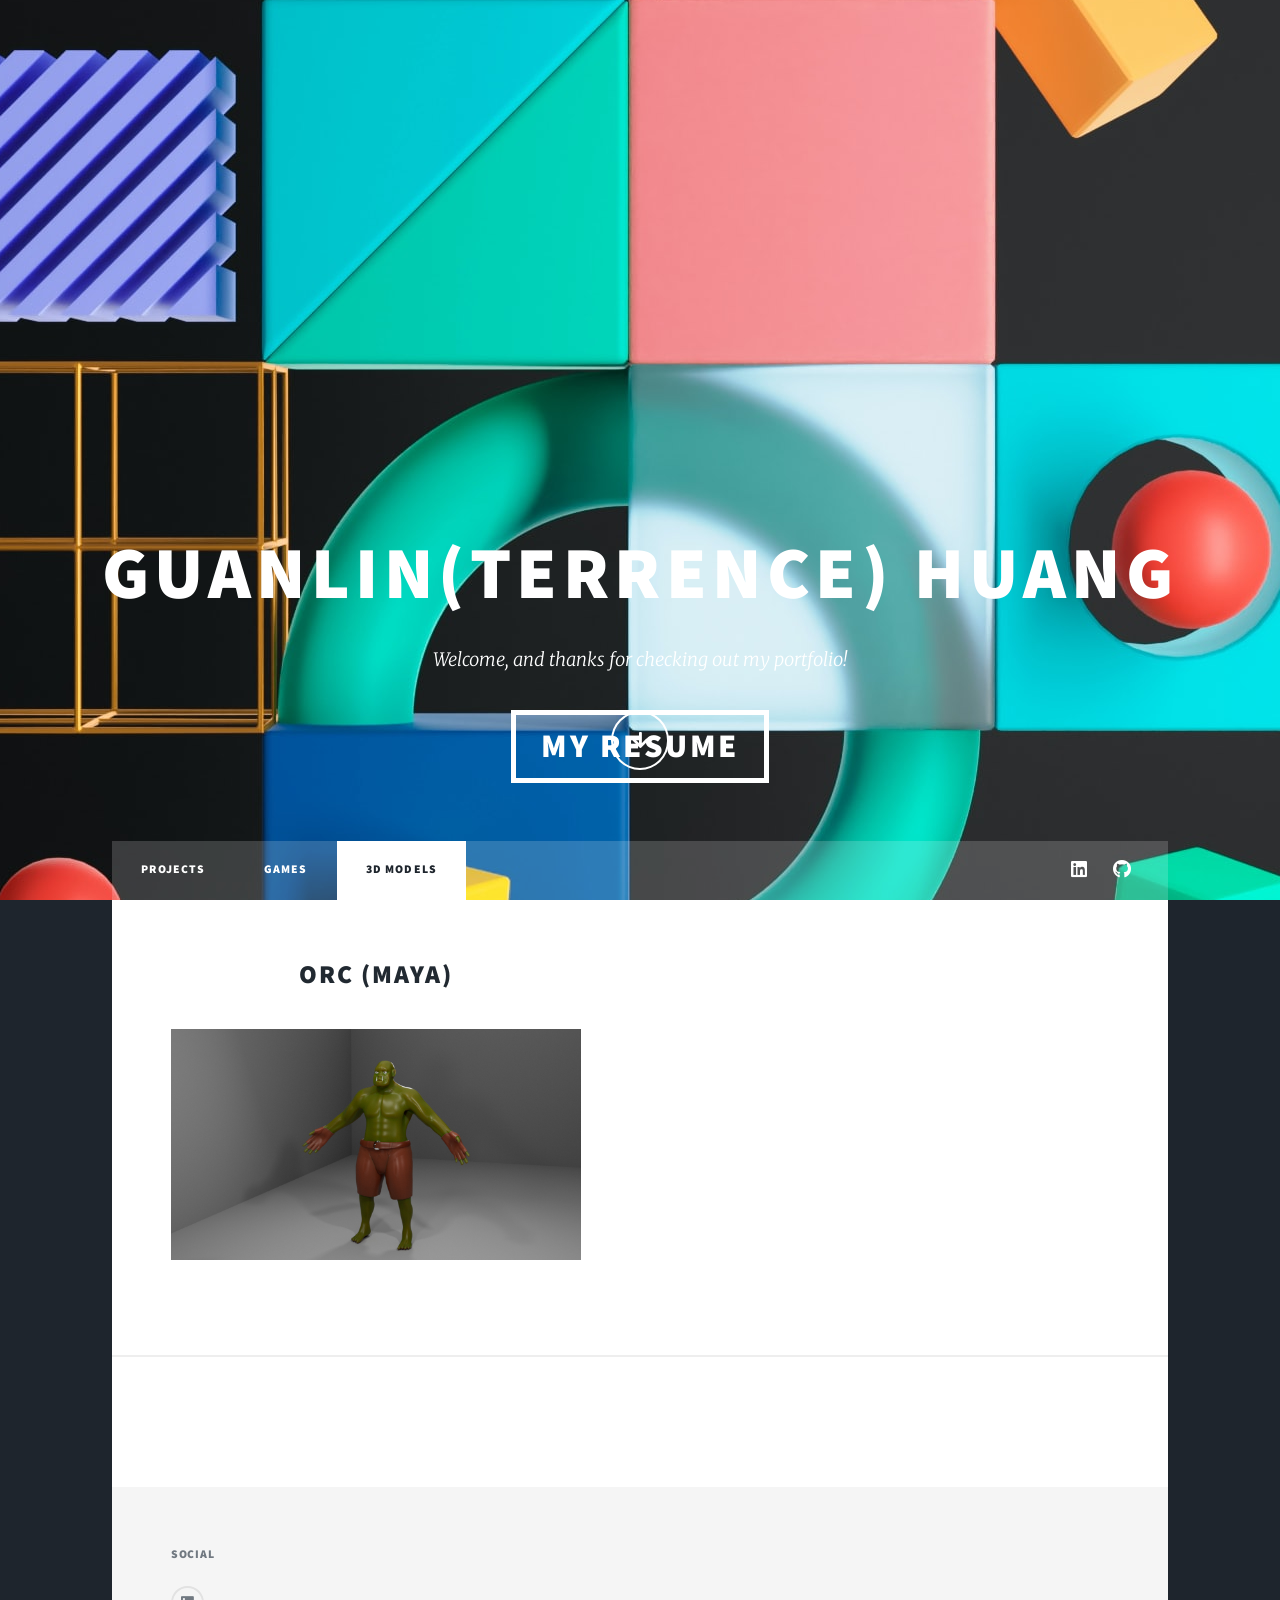
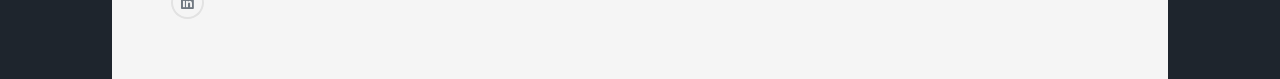
==== commit 08810e3a: "added grass simulation" ====
--- a/3d.html
+++ b/3d.html
@@ -34,13 +34,13 @@
 		<!-- Nav -->
 		<nav id="nav">
 			<ul class="links">
-				<li class><a href="index.html">Graphic Projects</a></li>
+				<li class><a href="index.html">Projects</a></li>
 				<li class><a href="games.html">Games</a></li>
 				<li class="active"><a href="#">3D Models</a></li>
 			</ul>
 			<ul class="icons">
 				<li><a href="https://www.linkedin.com/in/guanlin-huang-4406668502/" class="icon brands fa-linkedin"><span class="label">Instagram</span></a></li>
-				<!-- <li><a href="https://github.com/VirulentKid" class="icon brands fa-github"><span class="label">GitHub</span></a></li> -->
+				<li><a href="https://github.com/VirulentKid" class="icon brands fa-github"><span class="label">GitHub</span></a></li>
 			</ul>
 		</nav>
 
